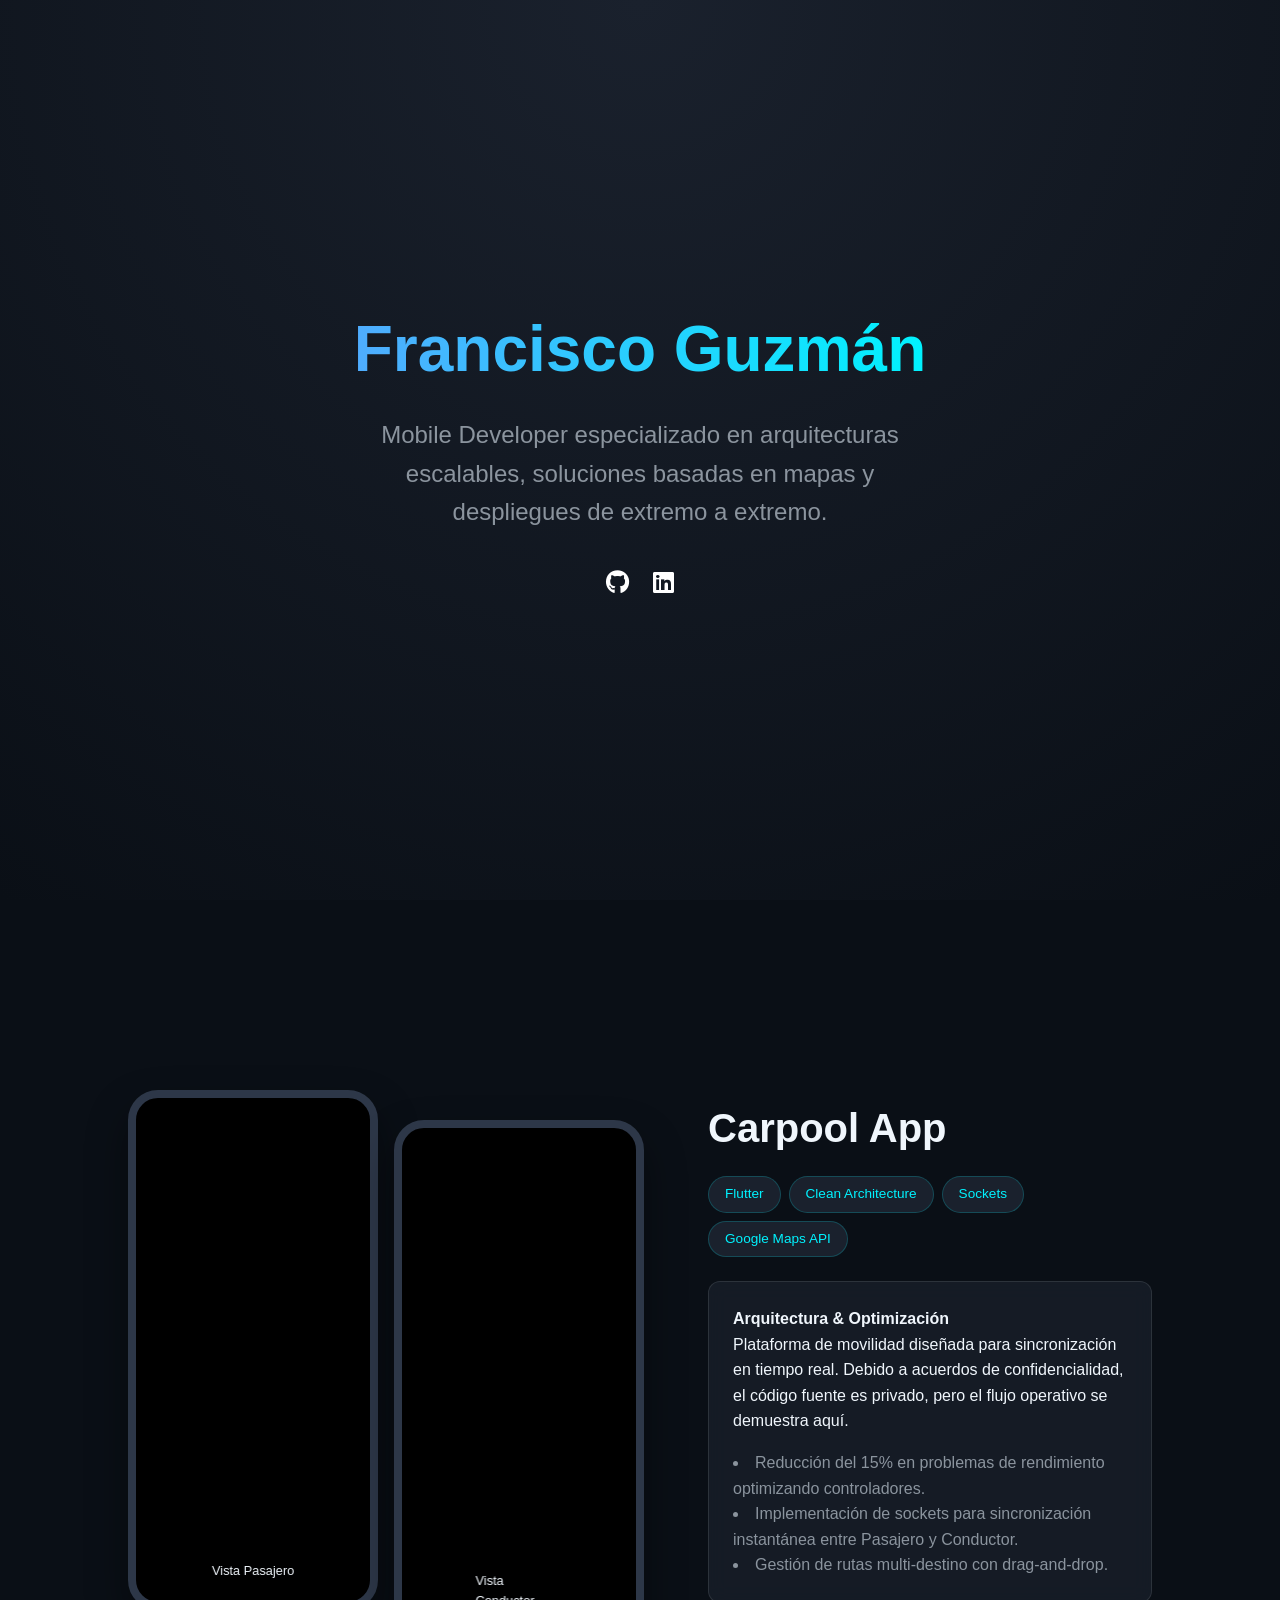
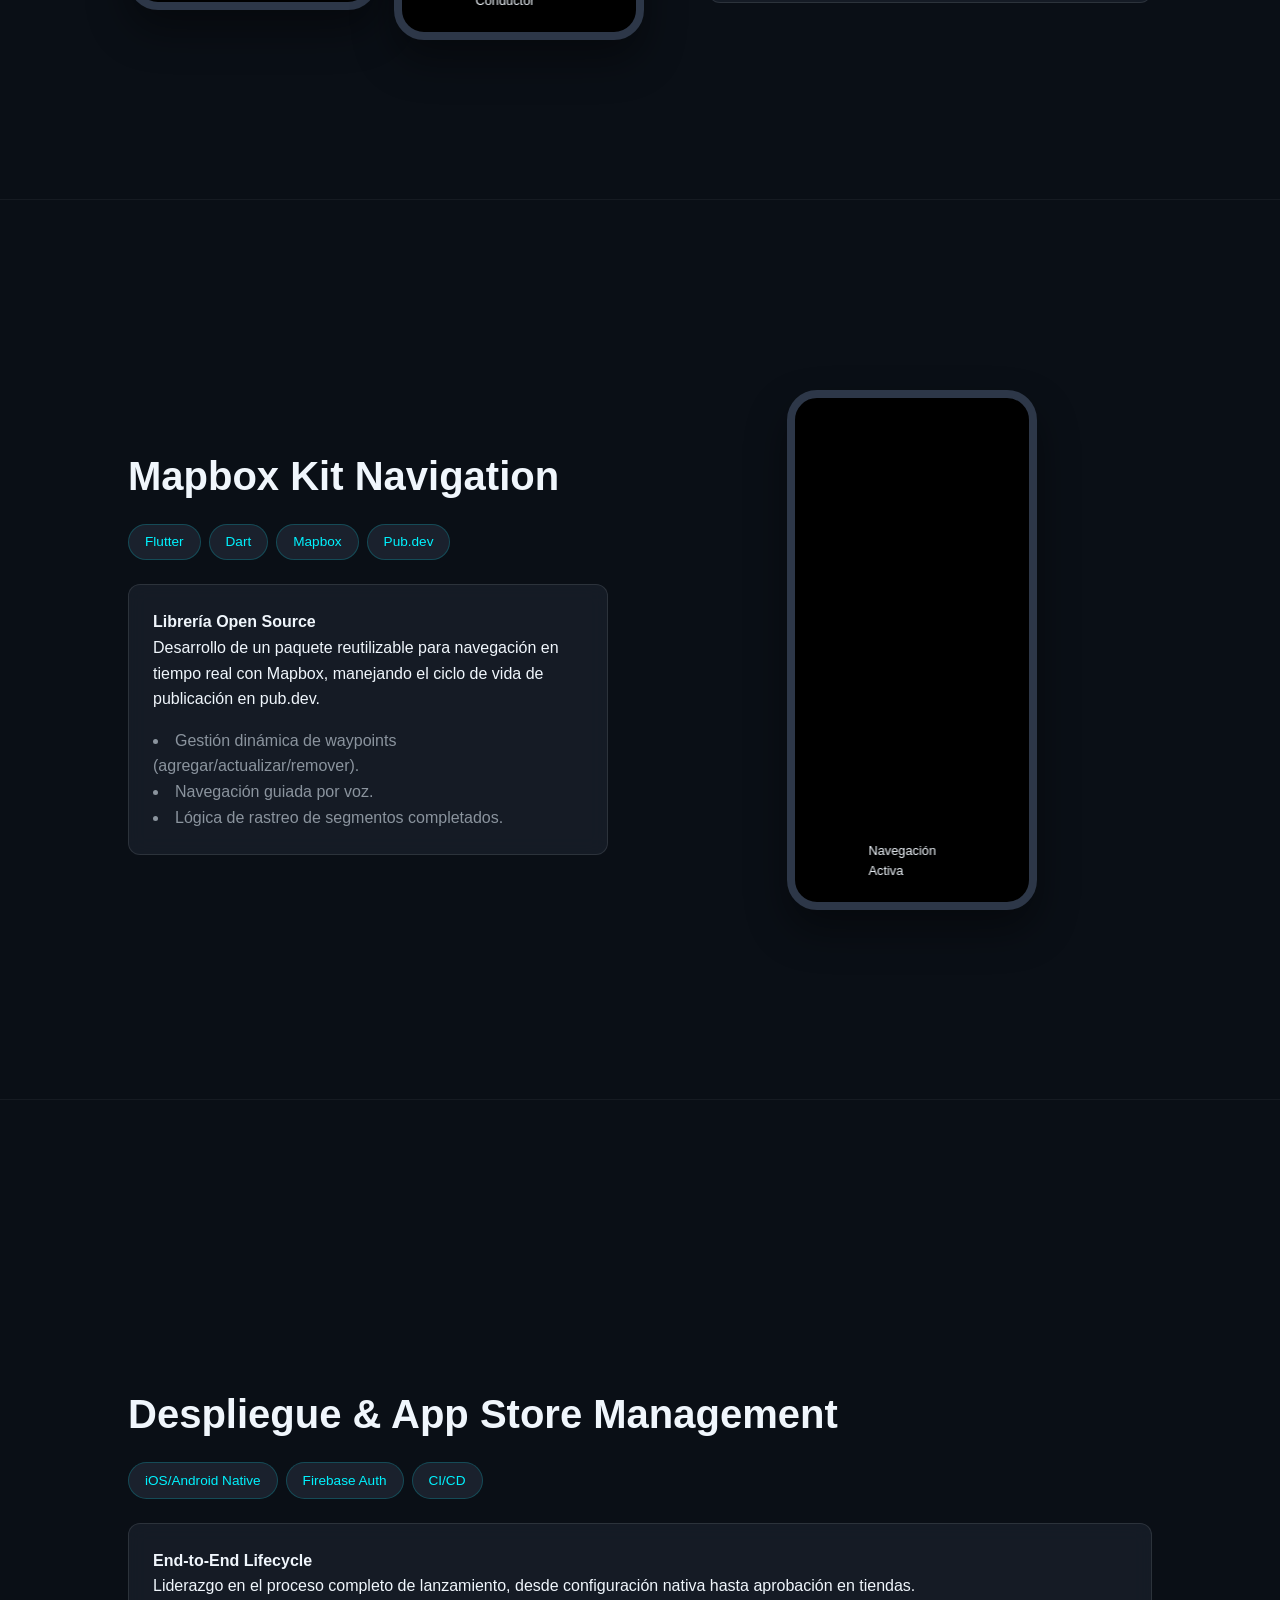
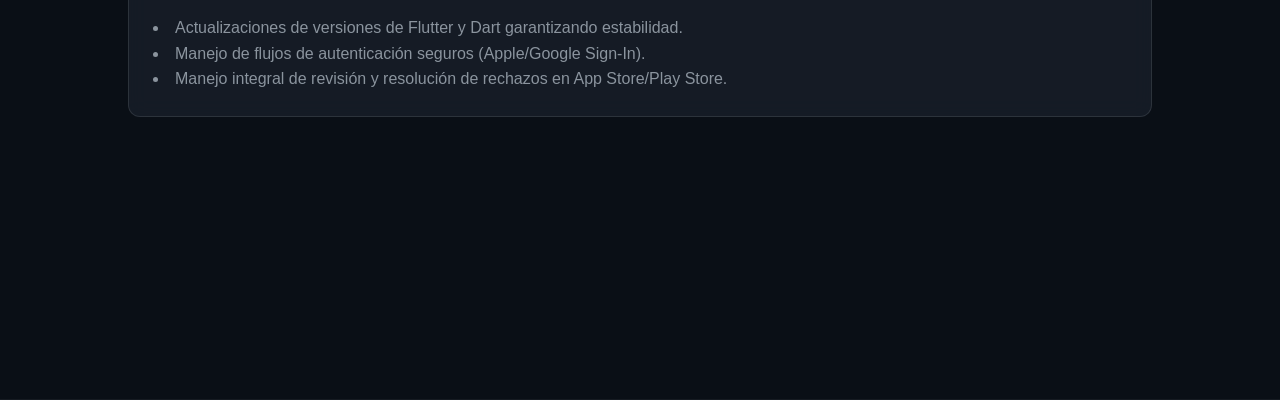
==== index.html @ 98e34122 "Add initial portfolio website structure Initial commit of the portfolio website with sections for pr" ====
<!DOCTYPE html>
<html lang="es">
<head>
    <meta charset="UTF-8">
    <meta name="viewport" content="width=device-width, initial-scale=1.0">
    <title>Francisco Guzmán | Mobile Developer</title>
    <link href="https://cdnjs.cloudflare.com/ajax/libs/font-awesome/6.0.0/css/all.min.css" rel="stylesheet">
    <style>
        /* Variables de color - Tema Oscuro Moderno */
        :root {
            --bg-color: #0a0f16;
            --surface-color: #1a212d;
            --primary-color: #00f2fe;
            --text-main: #f0f6fc;
            --text-muted: #8b949e;
            --glass-bg: rgba(26, 33, 45, 0.7);
        }

        * {
            margin: 0;
            padding: 0;
            box-sizing: border-box;
            font-family: -apple-system, BlinkMacSystemFont, "Segoe UI", Roboto, Helvetica, Arial, sans-serif;
        }

        body {
            background-color: var(--bg-color);
            color: var(--text-main);
            line-height: 1.6;
        }

        /* Hero Section */
        header {
            height: 100vh;
            display: flex;
            flex-direction: column;
            justify-content: center;
            align-items: center;
            text-align: center;
            padding: 2rem;
            background: radial-gradient(circle at top, #1a212d 0%, #0a0f16 100%);
        }

        header h1 {
            font-size: 4rem;
            margin-bottom: 1rem;
            background: linear-gradient(to right, #4facfe 0%, #00f2fe 100%);
            -webkit-background-clip: text;
            -webkit-text-fill-color: transparent;
        }

        header h2 {
            font-size: 1.5rem;
            color: var(--text-muted);
            font-weight: 400;
            max-width: 600px;
        }

        /* Secciones de Proyectos */
        .project-section {
            min-height: 100vh;
            padding: 5rem 10%;
            display: flex;
            align-items: center;
            border-bottom: 1px solid rgba(255,255,255,0.05);
        }

        .project-content {
            display: flex;
            gap: 4rem;
            width: 100%;
            align-items: center;
        }

        /* Invertir layout para proyectos pares */
        .project-section:nth-child(even) .project-content {
            flex-direction: row-reverse;
        }

        .project-info {
            flex: 1;
        }

        .project-info h3 {
            font-size: 2.5rem;
            margin-bottom: 1rem;
        }

        .tech-stack {
            display: flex;
            flex-wrap: wrap;
            gap: 0.5rem;
            margin-bottom: 1.5rem;
        }

        .tech-badge {
            background: var(--surface-color);
            padding: 0.4rem 1rem;
            border-radius: 20px;
            font-size: 0.85rem;
            color: var(--primary-color);
            border: 1px solid rgba(0, 242, 254, 0.2);
        }

        .project-details {
            background: var(--glass-bg);
            padding: 1.5rem;
            border-radius: 12px;
            backdrop-filter: blur(10px);
            border: 1px solid rgba(255,255,255,0.1);
        }

        .project-details ul {
            list-style-position: inside;
            color: var(--text-muted);
            margin-top: 1rem;
        }

        /* Contenedor del Doble Flujo (Magia Visual) */
        .project-visuals {
            flex: 1;
            display: flex;
            gap: 1rem;
            justify-content: center;
        }

        .device-mockup {
            width: 250px;
            height: 520px;
            background: black;
            border-radius: 30px;
            border: 8px solid #2d3748;
            overflow: hidden;
            position: relative;
            box-shadow: 0 20px 40px rgba(0,0,0,0.4);
        }

        .device-label {
            position: absolute;
            bottom: 15px;
            left: 50%;
            transform: translateX(-50%);
            background: rgba(0,0,0,0.7);
            padding: 5px 15px;
            border-radius: 15px;
            font-size: 0.8rem;
            backdrop-filter: blur(5px);
            z-index: 10;
        }

        .device-mockup video, .device-mockup img {
            width: 100%;
            height: 100%;
            object-fit: cover;
        }

        /* Responsivo para móviles */
        @media (max-width: 968px) {
            .project-content, .project-section:nth-child(even) .project-content {
                flex-direction: column;
            }
            .project-visuals {
                width: 100%;
                flex-wrap: wrap;
            }
            header h1 { font-size: 2.5rem; }
        }
    </style>
</head>
<body>

    <!-- HERO SECTION -->
    <header>
        <h1>Francisco Guzmán</h1>
        <h2>Mobile Developer especializado en arquitecturas escalables, soluciones basadas en mapas y despliegues de extremo a extremo.</h2>
        <div style="margin-top: 2rem;">
            <a href="https://github.com/pacomgh" style="color: white; font-size: 1.5rem; margin: 0 10px;"><i class="fab fa-github"></i></a>
            <a href="https://Linkedin.com/in/pacomgh" style="color: white; font-size: 1.5rem; margin: 0 10px;"><i class="fab fa-linkedin"></i></a>
        </div>
    </header>

    <!-- PROYECTO 1: CARPOOL (Con Doble Flujo) -->
    <section class="project-section">
        <div class="project-content">
            <div class="project-info">
                <h3>Carpool App</h3>
                <div class="tech-stack">
                    <span class="tech-badge">Flutter</span>
                    <span class="tech-badge">Clean Architecture</span>
                    <span class="tech-badge">Sockets</span>
                    <span class="tech-badge">Google Maps API</span>
                </div>
                <div class="project-details">
                    <p><strong>Arquitectura & Optimización</strong><br>
                    Plataforma de movilidad diseñada para sincronización en tiempo real. Debido a acuerdos de confidencialidad, el código fuente es privado, pero el flujo operativo se demuestra aquí.</p>
                    <ul>
                        <li>Reducción del 15% en problemas de rendimiento optimizando controladores.</li>
                        <li>Implementación de sockets para sincronización instantánea entre Pasajero y Conductor.</li>
                        <li>Gestión de rutas multi-destino con drag-and-drop.</li>
                    </ul>
                </div>
            </div>
            
            <!-- EL DOBLE FLUJO DE VIDEOS -->
            <div class="project-visuals">
                <div class="device-mockup">
                    <span class="device-label">Vista Pasajero</span>
                    <!-- Reemplaza el src con la ruta de tu video local o url -->
                    <video src="assets/passenger_flow.mp4" autoplay loop muted playsinline></video>
                </div>
                <div class="device-mockup" style="transform: translateY(30px);"> <!-- Ligero desfase visual para estilo -->
                    <span class="device-label">Vista Conductor</span>
                    <video src="assets/driver_flow.mp4" autoplay loop muted playsinline></video>
                </div>
            </div>
        </div>
    </section>

    <!-- PROYECTO 2: MAPBOX KIT (Single Video/Demo) -->
    <section class="project-section">
        <div class="project-content">
            <div class="project-info">
                <h3>Mapbox Kit Navigation</h3>
                <div class="tech-stack">
                    <span class="tech-badge">Flutter</span>
                    <span class="tech-badge">Dart</span>
                    <span class="tech-badge">Mapbox</span>
                    <span class="tech-badge">Pub.dev</span>
                </div>
                <div class="project-details">
                    <p><strong>Librería Open Source</strong><br>
                    Desarrollo de un paquete reutilizable para navegación en tiempo real con Mapbox, manejando el ciclo de vida de publicación en pub.dev.</p>
                    <ul>
                        <li>Gestión dinámica de waypoints (agregar/actualizar/remover).</li>
                        <li>Navegación guiada por voz.</li>
                        <li>Lógica de rastreo de segmentos completados.</li>
                    </ul>
                </div>
            </div>
            <div class="project-visuals">
                <div class="device-mockup">
                    <span class="device-label">Navegación Activa</span>
                    <video src="assets/mapbox_flow.mp4" autoplay loop muted playsinline></video>
                </div>
            </div>
        </div>
    </section>

    <!-- PROYECTO 3: YAAB / RELEASES -->
    <section class="project-section">
        <div class="project-content">
            <div class="project-info">
                <h3>Despliegue & App Store Management</h3>
                <div class="tech-stack">
                    <span class="tech-badge">iOS/Android Native</span>
                    <span class="tech-badge">Firebase Auth</span>
                    <span class="tech-badge">CI/CD</span>
                </div>
                <div class="project-details">
                    <p><strong>End-to-End Lifecycle</strong><br>
                    Liderazgo en el proceso completo de lanzamiento, desde configuración nativa hasta aprobación en tiendas.</p>
                    <ul>
                        <li>Actualizaciones de versiones de Flutter y Dart garantizando estabilidad.</li>
                        <li>Manejo de flujos de autenticación seguros (Apple/Google Sign-In).</li>
                        <li>Manejo integral de revisión y resolución de rechazos en App Store/Play Store.</li>
                    </ul>
                </div>
            </div>
        </div>
    </section>

</body>
</html>
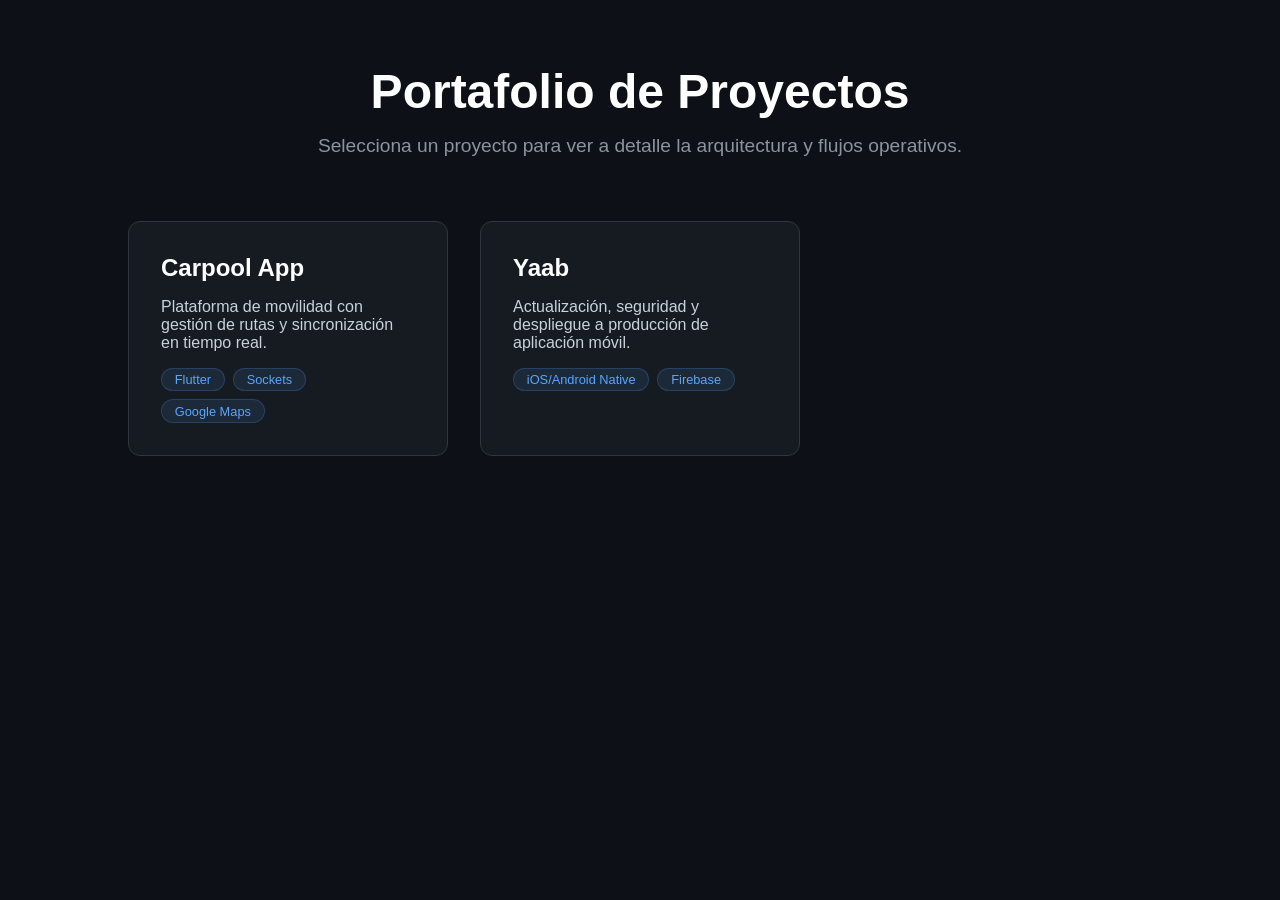
==== commit 04e2469a: "update design and structure" ====
--- a/index.html
+++ b/index.html
@@ -3,271 +3,83 @@
 <head>
     <meta charset="UTF-8">
     <meta name="viewport" content="width=device-width, initial-scale=1.0">
-    <title>Francisco Guzmán | Mobile Developer</title>
-    <link href="https://cdnjs.cloudflare.com/ajax/libs/font-awesome/6.0.0/css/all.min.css" rel="stylesheet">
+    <title>Francisco Guzmán | Proyectos</title>
     <style>
-        /* Variables de color - Tema Oscuro Moderno */
         :root {
-            --bg-color: #0a0f16;
-            --surface-color: #1a212d;
-            --primary-color: #00f2fe;
-            --text-main: #f0f6fc;
-            --text-muted: #8b949e;
-            --glass-bg: rgba(26, 33, 45, 0.7);
+            --bg-color: #0d1117;
+            --card-bg: #161b22;
+            --text-main: #c9d1d9;
+            --primary: #58a6ff;
+            --border: #30363d;
+        }
+        * { margin: 0; padding: 0; box-sizing: border-box; font-family: -apple-system, sans-serif; }
+        body { background-color: var(--bg-color); color: var(--text-main); padding: 4rem 10%; }
+        
+        header { margin-bottom: 4rem; text-align: center; }
+        header h1 { font-size: 3rem; color: #fff; margin-bottom: 1rem; }
+        header p { font-size: 1.2rem; color: #8b949e; }
+
+        /* Cuadrícula de Proyectos */
+        .grid-container {
+            display: grid;
+            grid-template-columns: repeat(auto-fill, minmax(320px, 1fr));
+            gap: 2rem;
         }
 
-        * {
-            margin: 0;
-            padding: 0;
-            box-sizing: border-box;
-            font-family: -apple-system, BlinkMacSystemFont, "Segoe UI", Roboto, Helvetica, Arial, sans-serif;
+        .project-card {
+            background-color: var(--card-bg);
+            border: 1px solid var(--border);
+            border-radius: 12px;
+            padding: 2rem;
+            text-decoration: none;
+            color: inherit;
+            transition: transform 0.2s, border-color 0.2s;
+            display: flex;
+            flex-direction: column;
+            gap: 1rem;
         }
 
-        body {
-            background-color: var(--bg-color);
-            color: var(--text-main);
-            line-height: 1.6;
+        .project-card:hover {
+            transform: translateY(-5px);
+            border-color: var(--primary);
         }
 
-        /* Hero Section */
-        header {
-            height: 100vh;
-            display: flex;
-            flex-direction: column;
-            justify-content: center;
-            align-items: center;
-            text-align: center;
-            padding: 2rem;
-            background: radial-gradient(circle at top, #1a212d 0%, #0a0f16 100%);
-        }
-
-        header h1 {
-            font-size: 4rem;
-            margin-bottom: 1rem;
-            background: linear-gradient(to right, #4facfe 0%, #00f2fe 100%);
-            -webkit-background-clip: text;
-            -webkit-text-fill-color: transparent;
-        }
-
-        header h2 {
-            font-size: 1.5rem;
-            color: var(--text-muted);
-            font-weight: 400;
-            max-width: 600px;
-        }
-
-        /* Secciones de Proyectos */
-        .project-section {
-            min-height: 100vh;
-            padding: 5rem 10%;
-            display: flex;
-            align-items: center;
-            border-bottom: 1px solid rgba(255,255,255,0.05);
-        }
-
-        .project-content {
-            display: flex;
-            gap: 4rem;
-            width: 100%;
-            align-items: center;
-        }
-
-        /* Invertir layout para proyectos pares */
-        .project-section:nth-child(even) .project-content {
-            flex-direction: row-reverse;
-        }
-
-        .project-info {
-            flex: 1;
-        }
-
-        .project-info h3 {
-            font-size: 2.5rem;
-            margin-bottom: 1rem;
-        }
-
-        .tech-stack {
-            display: flex;
-            flex-wrap: wrap;
-            gap: 0.5rem;
-            margin-bottom: 1.5rem;
-        }
-
-        .tech-badge {
-            background: var(--surface-color);
-            padding: 0.4rem 1rem;
-            border-radius: 20px;
-            font-size: 0.85rem;
-            color: var(--primary-color);
-            border: 1px solid rgba(0, 242, 254, 0.2);
-        }
-
-        .project-details {
-            background: var(--glass-bg);
-            padding: 1.5rem;
-            border-radius: 12px;
-            backdrop-filter: blur(10px);
-            border: 1px solid rgba(255,255,255,0.1);
-        }
-
-        .project-details ul {
-            list-style-position: inside;
-            color: var(--text-muted);
-            margin-top: 1rem;
-        }
-
-        /* Contenedor del Doble Flujo (Magia Visual) */
-        .project-visuals {
-            flex: 1;
-            display: flex;
-            gap: 1rem;
-            justify-content: center;
-        }
-
-        .device-mockup {
-            width: 250px;
-            height: 520px;
-            background: black;
-            border-radius: 30px;
-            border: 8px solid #2d3748;
-            overflow: hidden;
-            position: relative;
-            box-shadow: 0 20px 40px rgba(0,0,0,0.4);
-        }
-
-        .device-label {
-            position: absolute;
-            bottom: 15px;
-            left: 50%;
-            transform: translateX(-50%);
-            background: rgba(0,0,0,0.7);
-            padding: 5px 15px;
-            border-radius: 15px;
-            font-size: 0.8rem;
-            backdrop-filter: blur(5px);
-            z-index: 10;
-        }
-
-        .device-mockup video, .device-mockup img {
-            width: 100%;
-            height: 100%;
-            object-fit: cover;
-        }
-
-        /* Responsivo para móviles */
-        @media (max-width: 968px) {
-            .project-content, .project-section:nth-child(even) .project-content {
-                flex-direction: column;
-            }
-            .project-visuals {
-                width: 100%;
-                flex-wrap: wrap;
-            }
-            header h1 { font-size: 2.5rem; }
-        }
+        .project-card h3 { color: #fff; font-size: 1.5rem; }
+        .tags { display: flex; gap: 0.5rem; flex-wrap: wrap; }
+        .tag { background: rgba(88, 166, 255, 0.1); color: var(--primary); padding: 0.2rem 0.8rem; border-radius: 15px; font-size: 0.8rem; border: 1px solid rgba(88, 166, 255, 0.2); }
     </style>
 </head>
 <body>
 
-    <!-- HERO SECTION -->
     <header>
-        <h1>Francisco Guzmán</h1>
-        <h2>Mobile Developer especializado en arquitecturas escalables, soluciones basadas en mapas y despliegues de extremo a extremo.</h2>
-        <div style="margin-top: 2rem;">
-            <a href="https://github.com/pacomgh" style="color: white; font-size: 1.5rem; margin: 0 10px;"><i class="fab fa-github"></i></a>
-            <a href="https://Linkedin.com/in/pacomgh" style="color: white; font-size: 1.5rem; margin: 0 10px;"><i class="fab fa-linkedin"></i></a>
-        </div>
+        <h1>Portafolio de Proyectos</h1>
+        <p>Selecciona un proyecto para ver a detalle la arquitectura y flujos operativos.</p>
     </header>
 
-    <!-- PROYECTO 1: CARPOOL (Con Doble Flujo) -->
-    <section class="project-section">
-        <div class="project-content">
-            <div class="project-info">
-                <h3>Carpool App</h3>
-                <div class="tech-stack">
-                    <span class="tech-badge">Flutter</span>
-                    <span class="tech-badge">Clean Architecture</span>
-                    <span class="tech-badge">Sockets</span>
-                    <span class="tech-badge">Google Maps API</span>
-                </div>
-                <div class="project-details">
-                    <p><strong>Arquitectura & Optimización</strong><br>
-                    Plataforma de movilidad diseñada para sincronización en tiempo real. Debido a acuerdos de confidencialidad, el código fuente es privado, pero el flujo operativo se demuestra aquí.</p>
-                    <ul>
-                        <li>Reducción del 15% en problemas de rendimiento optimizando controladores.</li>
-                        <li>Implementación de sockets para sincronización instantánea entre Pasajero y Conductor.</li>
-                        <li>Gestión de rutas multi-destino con drag-and-drop.</li>
-                    </ul>
-                </div>
+    <div class="grid-container">
+        <!-- Tarjeta Carpool -->
+        <a href="carpool.html" class="project-card">
+            <h3>Carpool App</h3>
+            <p>Plataforma de movilidad con gestión de rutas y sincronización en tiempo real.</p>
+            <div class="tags">
+                <span class="tag">Flutter</span>
+                <span class="tag">Sockets</span>
+                <span class="tag">Google Maps</span>
             </div>
-            
-            <!-- EL DOBLE FLUJO DE VIDEOS -->
-            <div class="project-visuals">
-                <div class="device-mockup">
-                    <span class="device-label">Vista Pasajero</span>
-                    <!-- Reemplaza el src con la ruta de tu video local o url -->
-                    <video src="assets/passenger_flow.mp4" autoplay loop muted playsinline></video>
-                </div>
-                <div class="device-mockup" style="transform: translateY(30px);"> <!-- Ligero desfase visual para estilo -->
-                    <span class="device-label">Vista Conductor</span>
-                    <video src="assets/driver_flow.mp4" autoplay loop muted playsinline></video>
-                </div>
+        </a>
+
+        <!-- Tarjeta Yaab -->
+        <a href="yaab.html" class="project-card">
+            <h3>Yaab</h3>
+            <p>Actualización, seguridad y despliegue a producción de aplicación móvil.</p>
+            <div class="tags">
+                <span class="tag">iOS/Android Native</span>
+                <span class="tag">Firebase</span>
             </div>
-        </div>
-    </section>
-
-    <!-- PROYECTO 2: MAPBOX KIT (Single Video/Demo) -->
-    <section class="project-section">
-        <div class="project-content">
-            <div class="project-info">
-                <h3>Mapbox Kit Navigation</h3>
-                <div class="tech-stack">
-                    <span class="tech-badge">Flutter</span>
-                    <span class="tech-badge">Dart</span>
-                    <span class="tech-badge">Mapbox</span>
-                    <span class="tech-badge">Pub.dev</span>
-                </div>
-                <div class="project-details">
-                    <p><strong>Librería Open Source</strong><br>
-                    Desarrollo de un paquete reutilizable para navegación en tiempo real con Mapbox, manejando el ciclo de vida de publicación en pub.dev.</p>
-                    <ul>
-                        <li>Gestión dinámica de waypoints (agregar/actualizar/remover).</li>
-                        <li>Navegación guiada por voz.</li>
-                        <li>Lógica de rastreo de segmentos completados.</li>
-                    </ul>
-                </div>
-            </div>
-            <div class="project-visuals">
-                <div class="device-mockup">
-                    <span class="device-label">Navegación Activa</span>
-                    <video src="assets/mapbox_flow.mp4" autoplay loop muted playsinline></video>
-                </div>
-            </div>
-        </div>
-    </section>
-
-    <!-- PROYECTO 3: YAAB / RELEASES -->
-    <section class="project-section">
-        <div class="project-content">
-            <div class="project-info">
-                <h3>Despliegue & App Store Management</h3>
-                <div class="tech-stack">
-                    <span class="tech-badge">iOS/Android Native</span>
-                    <span class="tech-badge">Firebase Auth</span>
-                    <span class="tech-badge">CI/CD</span>
-                </div>
-                <div class="project-details">
-                    <p><strong>End-to-End Lifecycle</strong><br>
-                    Liderazgo en el proceso completo de lanzamiento, desde configuración nativa hasta aprobación en tiendas.</p>
-                    <ul>
-                        <li>Actualizaciones de versiones de Flutter y Dart garantizando estabilidad.</li>
-                        <li>Manejo de flujos de autenticación seguros (Apple/Google Sign-In).</li>
-                        <li>Manejo integral de revisión y resolución de rechazos en App Store/Play Store.</li>
-                    </ul>
-                </div>
-            </div>
-        </div>
-    </section>
+        </a>
+        
+        <!-- Puedes agregar aquí las tarjetas de Nearby Map y Mapbox Kit -->
+    </div>
 
 </body>
 </html>
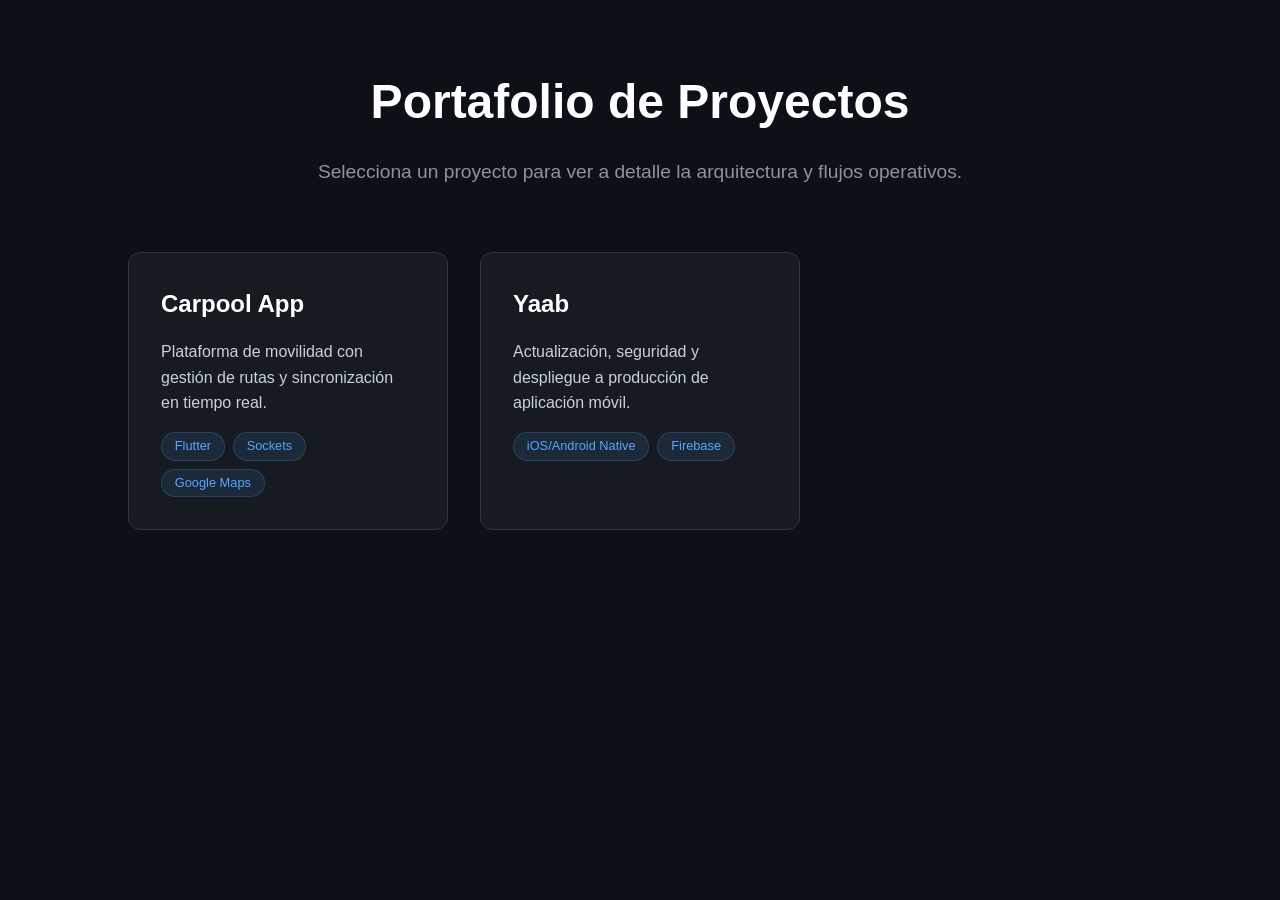
==== commit 62a1428d: "Link new stylesheet and update project tags" ====
--- a/index.html
+++ b/index.html
@@ -4,54 +4,12 @@
     <meta charset="UTF-8">
     <meta name="viewport" content="width=device-width, initial-scale=1.0">
     <title>Francisco Guzmán | Proyectos</title>
-    <style>
-        :root {
-            --bg-color: #0d1117;
-            --card-bg: #161b22;
-            --text-main: #c9d1d9;
-            --primary: #58a6ff;
-            --border: #30363d;
-        }
-        * { margin: 0; padding: 0; box-sizing: border-box; font-family: -apple-system, sans-serif; }
-        body { background-color: var(--bg-color); color: var(--text-main); padding: 4rem 10%; }
-        
-        header { margin-bottom: 4rem; text-align: center; }
-        header h1 { font-size: 3rem; color: #fff; margin-bottom: 1rem; }
-        header p { font-size: 1.2rem; color: #8b949e; }
-
-        /* Cuadrícula de Proyectos */
-        .grid-container {
-            display: grid;
-            grid-template-columns: repeat(auto-fill, minmax(320px, 1fr));
-            gap: 2rem;
-        }
-
-        .project-card {
-            background-color: var(--card-bg);
-            border: 1px solid var(--border);
-            border-radius: 12px;
-            padding: 2rem;
-            text-decoration: none;
-            color: inherit;
-            transition: transform 0.2s, border-color 0.2s;
-            display: flex;
-            flex-direction: column;
-            gap: 1rem;
-        }
-
-        .project-card:hover {
-            transform: translateY(-5px);
-            border-color: var(--primary);
-        }
-
-        .project-card h3 { color: #fff; font-size: 1.5rem; }
-        .tags { display: flex; gap: 0.5rem; flex-wrap: wrap; }
-        .tag { background: rgba(88, 166, 255, 0.1); color: var(--primary); padding: 0.2rem 0.8rem; border-radius: 15px; font-size: 0.8rem; border: 1px solid rgba(88, 166, 255, 0.2); }
-    </style>
+    <!-- Enlace a tu nueva hoja de estilos -->
+    <link rel="stylesheet" href="styles.css">
 </head>
 <body>
 
-    <header>
+    <header class="home-header">
         <h1>Portafolio de Proyectos</h1>
         <p>Selecciona un proyecto para ver a detalle la arquitectura y flujos operativos.</p>
     </header>
@@ -62,9 +20,9 @@
             <h3>Carpool App</h3>
             <p>Plataforma de movilidad con gestión de rutas y sincronización en tiempo real.</p>
             <div class="tags">
-                <span class="tag">Flutter</span>
-                <span class="tag">Sockets</span>
-                <span class="tag">Google Maps</span>
+                <span class="tag-blue">Flutter</span>
+                <span class="tag-blue">Sockets</span>
+                <span class="tag-blue">Google Maps</span>
             </div>
         </a>
 
@@ -73,8 +31,8 @@
             <h3>Yaab</h3>
             <p>Actualización, seguridad y despliegue a producción de aplicación móvil.</p>
             <div class="tags">
-                <span class="tag">iOS/Android Native</span>
-                <span class="tag">Firebase</span>
+                <span class="tag-blue">iOS/Android Native</span>
+                <span class="tag-blue">Firebase</span>
             </div>
         </a>
         
--- a/styles.css
+++ b/styles.css
@@ -0,0 +1,245 @@
+/* =========================================
+   VARIABLES GLOBALES (Paleta Unificada)
+   ========================================= */
+:root {
+    --bg-color: #0d1117;
+    --surface-color: #161b22;
+    --border-color: #30363d;
+    --text-main: #c9d1d9;
+    --text-muted: #8b949e;
+    --primary-blue: #58a6ff;
+    --primary-green: #00e676;
+}
+
+/* =========================================
+   ESTILOS GENERALES
+   ========================================= */
+* { 
+    margin: 0; 
+    padding: 0; 
+    box-sizing: border-box; 
+    font-family: -apple-system, BlinkMacSystemFont, "Segoe UI", Roboto, Helvetica, Arial, sans-serif; 
+}
+
+body { 
+    background-color: var(--bg-color); 
+    color: var(--text-main); 
+    line-height: 1.6; 
+    padding: 4rem 10%; 
+}
+
+a {
+    text-decoration: none;
+    color: inherit;
+}
+
+/* =========================================
+   PANTALLA PRINCIPAL (index.html)
+   ========================================= */
+.home-header { 
+    margin-bottom: 4rem; 
+    text-align: center; 
+}
+
+.home-header h1 { 
+    font-size: 3rem; 
+    color: #fff; 
+    margin-bottom: 1rem; 
+}
+
+.home-header p { 
+    font-size: 1.2rem; 
+    color: var(--text-muted); 
+}
+
+.grid-container {
+    display: grid;
+    grid-template-columns: repeat(auto-fill, minmax(320px, 1fr));
+    gap: 2rem;
+}
+
+.project-card {
+    background-color: var(--surface-color);
+    border: 1px solid var(--border-color);
+    border-radius: 12px;
+    padding: 2rem;
+    transition: transform 0.2s, border-color 0.2s;
+    display: flex;
+    flex-direction: column;
+    gap: 1rem;
+}
+
+.project-card:hover {
+    transform: translateY(-5px);
+    border-color: var(--primary-blue);
+}
+
+.project-card h3 { 
+    color: #fff; 
+    font-size: 1.5rem; 
+}
+
+.tags { 
+    display: flex; 
+    gap: 0.5rem; 
+    flex-wrap: wrap; 
+}
+
+/* Etiqueta Azul (Usada en el Grid) */
+.tag-blue { 
+    background: rgba(88, 166, 255, 0.1); 
+    color: var(--primary-blue); 
+    padding: 0.2rem 0.8rem; 
+    border-radius: 15px; 
+    font-size: 0.8rem; 
+    border: 1px solid rgba(88, 166, 255, 0.2); 
+}
+
+/* =========================================
+   PÁGINA DE DETALLE (carpool.html)
+   ========================================= */
+a.back-btn { 
+    color: var(--text-muted); 
+    margin-bottom: 2rem; 
+    display: inline-block; 
+    font-size: 1.1rem; 
+}
+
+a.back-btn:hover { 
+    color: #fff; 
+}
+
+.project-header { 
+    margin-bottom: 5rem; 
+    border-bottom: 1px solid var(--border-color); 
+    padding-bottom: 2rem; 
+}
+
+.project-header h1 { 
+    font-size: 3.5rem; 
+    margin-bottom: 1rem; 
+    color: #fff;
+}
+
+.tech-tags { 
+    display: flex; 
+    gap: 0.8rem; 
+    margin-bottom: 1.5rem; 
+}
+
+/* Etiqueta Verde (Usada en el Header del Proyecto) */
+.tech-badge-green { 
+    background: #131d26; 
+    padding: 0.5rem 1.2rem; 
+    border-radius: 20px; 
+    font-size: 0.9rem; 
+    color: var(--primary-green); 
+    border: 1px solid rgba(0, 230, 118, 0.3); 
+}
+
+.project-summary { 
+    background: var(--surface-color); 
+    padding: 1.5rem; 
+    border-radius: 12px; 
+    border: 1px solid var(--border-color); 
+    color: #cbd5e0; 
+    max-width: 800px; 
+}
+
+.flow-section { 
+    margin-bottom: 6rem; 
+}
+
+.flow-title { 
+    font-size: 2rem; 
+    margin-bottom: 2rem; 
+    border-left: 4px solid var(--primary-green); 
+    padding-left: 1rem; 
+    color: #fff;
+}
+
+.flow-container { 
+    display: flex; 
+    gap: 4rem; 
+    align-items: flex-start; 
+}
+
+.phones-wrapper { 
+    display: flex; 
+    gap: 1.5rem; 
+    flex: 1; 
+    justify-content: center; 
+    position: relative; 
+}
+
+.device {
+    width: 240px; 
+    height: 500px;
+    background: #000; 
+    border-radius: 30px;
+    border: 6px solid var(--border-color);
+    position: relative; 
+    overflow: hidden;
+    box-shadow: 0 10px 30px rgba(0,0,0,0.5);
+}
+
+.device:nth-child(2) { 
+    transform: translateY(40px); 
+}
+
+.device-label {
+    position: absolute; 
+    bottom: 15px; 
+    left: 50%; 
+    transform: translateX(-50%);
+    background: rgba(0,0,0,0.8); 
+    color: white; 
+    padding: 4px 12px;
+    border-radius: 10px; 
+    font-size: 0.75rem; 
+    z-index: 10; 
+    width: max-content;
+}
+
+.device video { 
+    width: 100%; 
+    height: 100%; 
+    object-fit: cover; 
+}
+
+.flow-description { 
+    flex: 1; 
+    background: var(--surface-color); 
+    padding: 2.5rem; 
+    border-radius: 15px; 
+    border: 1px solid var(--border-color); 
+    margin-top: 2rem; 
+}
+
+.flow-description h3 { 
+    font-size: 1.5rem; 
+    color: #fff; 
+    margin-bottom: 1rem; 
+}
+
+.flow-description ul { 
+    list-style-position: inside; 
+    color: var(--text-muted); 
+    margin-top: 1rem; 
+}
+
+.flow-description li { 
+    margin-bottom: 0.5rem; 
+}
+
+/* Responsividad para Móviles */
+@media (max-width: 968px) {
+    .flow-container { 
+        flex-direction: column; 
+        align-items: center; 
+    }
+    .flow-description { 
+        width: 100%; 
+        margin-top: 4rem; 
+    }
+}
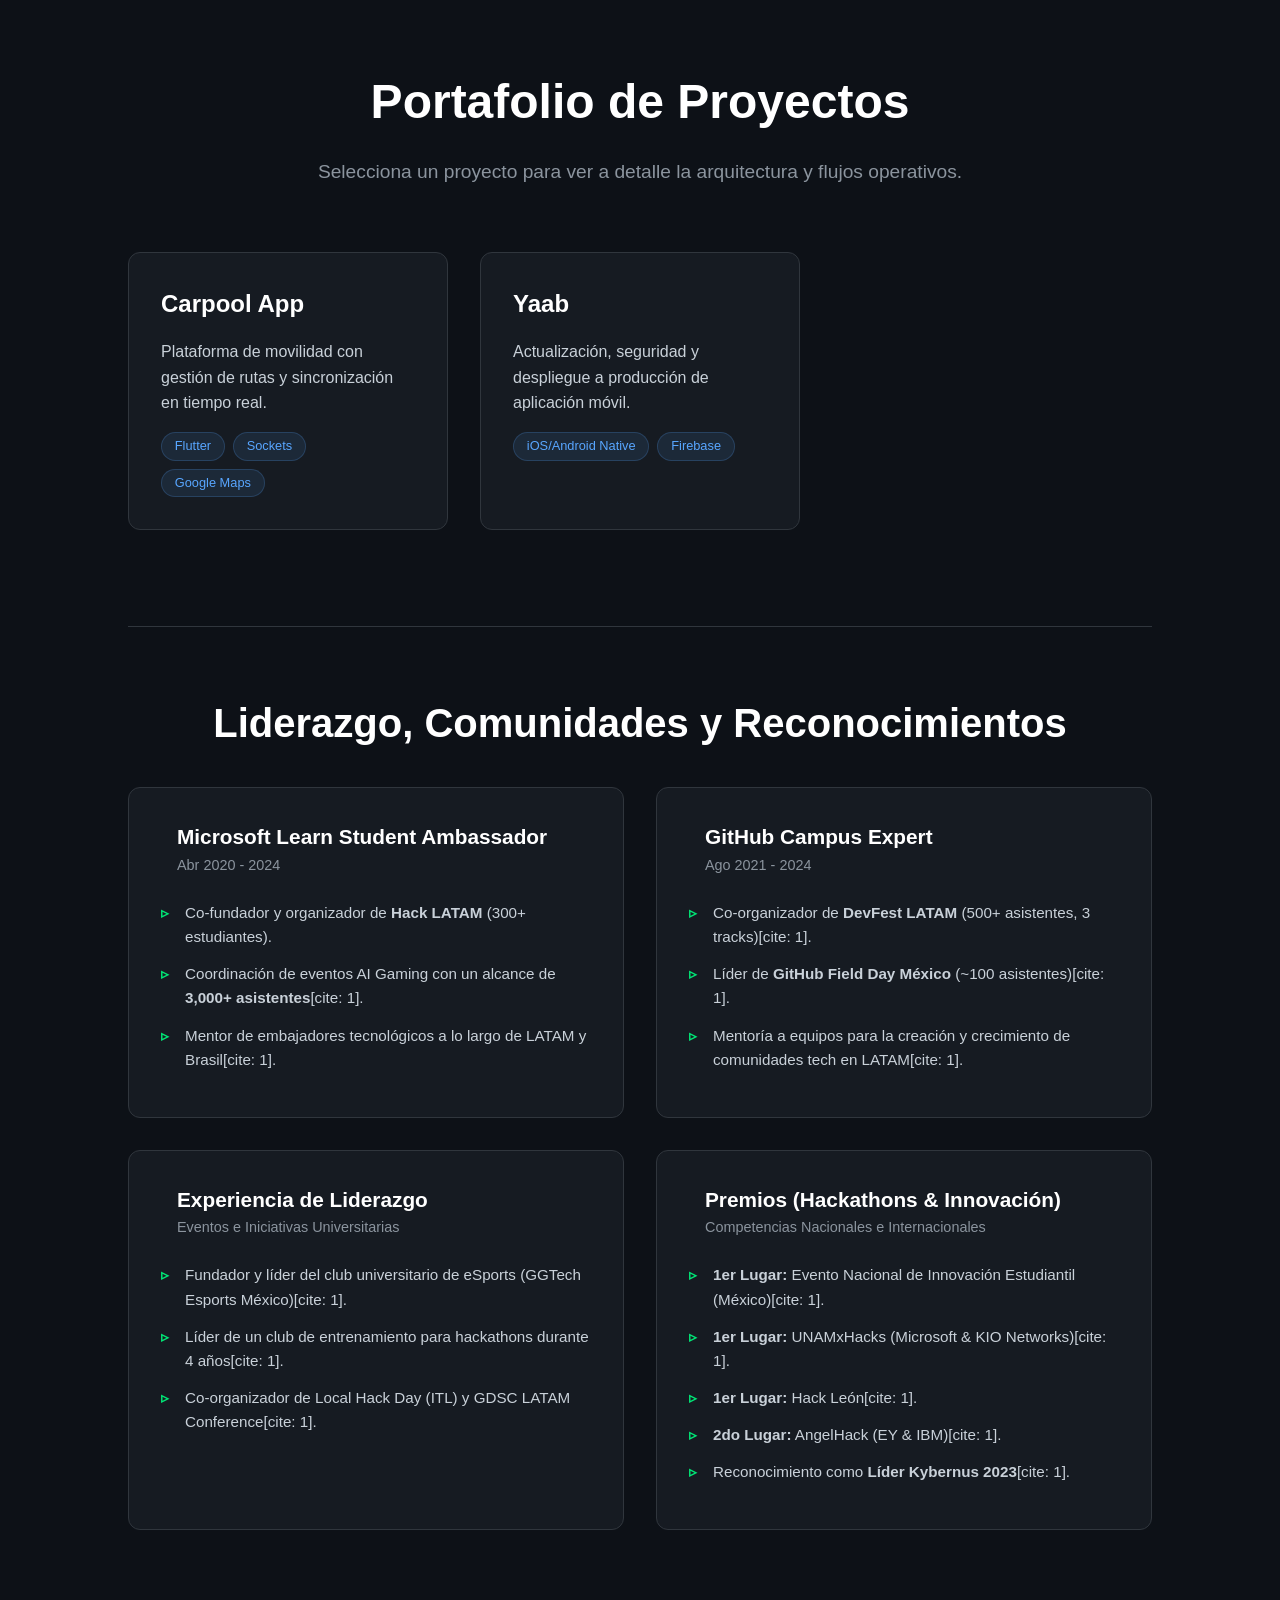
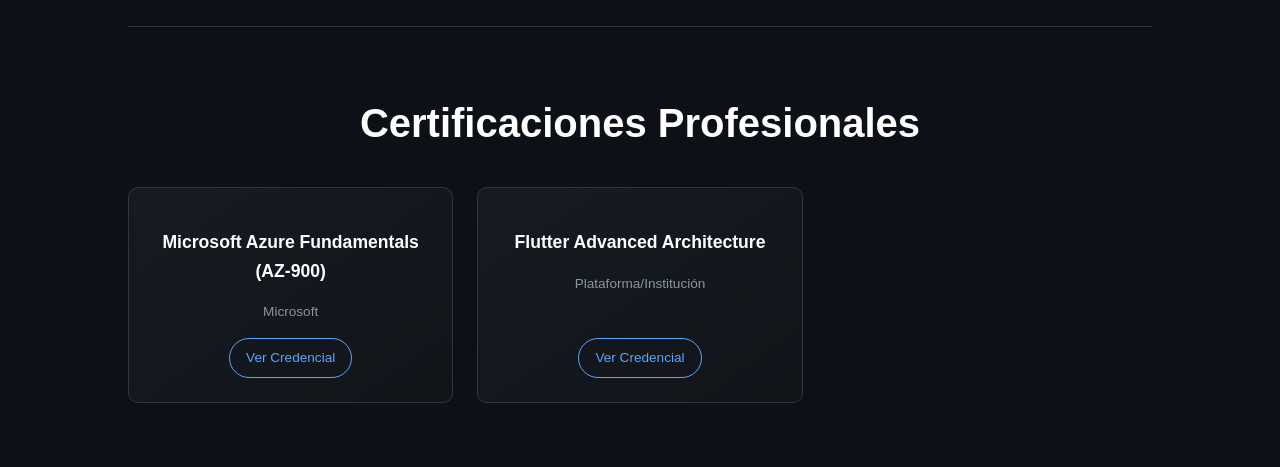
==== commit 24404f0c: "Add leadership and community section to index.html" ====
--- a/index.html
+++ b/index.html
@@ -6,6 +6,7 @@
     <title>Francisco Guzmán | Proyectos</title>
     <!-- Enlace a tu nueva hoja de estilos -->
     <link rel="stylesheet" href="styles.css">
+    <link href="[https://cdnjs.cloudflare.com/ajax/libs/font-awesome/6.0.0/css/all.min.css](https://cdnjs.cloudflare.com/ajax/libs/font-awesome/6.0.0/css/all.min.css)" rel="stylesheet">
 </head>
 <body>
 
@@ -39,5 +40,102 @@
         <!-- Puedes agregar aquí las tarjetas de Nearby Map y Mapbox Kit -->
     </div>
 
+    <!-- =========================================
+         SECCIÓN: LIDERAZGO Y COMUNIDAD
+         ========================================= -->
+    <h2 class="section-title">Liderazgo, Comunidades y Reconocimientos</h2>
+    
+    <div class="community-grid">
+        <!-- Microsoft Learn Student Ambassador -->
+        <div class="community-card">
+            <div class="community-header">
+                <i class="fab fa-windows community-icon"></i>
+                <div>
+                    <h3>Microsoft Learn Student Ambassador</h3>
+                    <h4>Abr 2020 - 2024</h4>
+                </div>
+            </div>
+            <ul class="community-list">
+                <li>Co-fundador y organizador de <strong>Hack LATAM</strong> (300+ estudiantes).</li>
+                <li>Coordinación de eventos AI Gaming con un alcance de <strong>3,000+ asistentes</strong>[cite: 1].</li>
+                <li>Mentor de embajadores tecnológicos a lo largo de LATAM y Brasil[cite: 1].</li>
+            </ul>
+        </div>
+
+        <!-- GitHub Campus Expert -->
+        <div class="community-card">
+            <div class="community-header">
+                <i class="fab fa-github community-icon"></i>
+                <div>
+                    <h3>GitHub Campus Expert</h3>
+                    <h4>Ago 2021 - 2024</h4>
+                </div>
+            </div>
+            <ul class="community-list">
+                <li>Co-organizador de <strong>DevFest LATAM</strong> (500+ asistentes, 3 tracks)[cite: 1].</li>
+                <li>Líder de <strong>GitHub Field Day México</strong> (~100 asistentes)[cite: 1].</li>
+                <li>Mentoría a equipos para la creación y crecimiento de comunidades tech en LATAM[cite: 1].</li>
+            </ul>
+        </div>
+
+        <!-- Experiencia Extra de Liderazgo -->
+        <div class="community-card">
+            <div class="community-header">
+                <i class="fas fa-users community-icon"></i>
+                <div>
+                    <h3>Experiencia de Liderazgo</h3>
+                    <h4>Eventos e Iniciativas Universitarias</h4>
+                </div>
+            </div>
+            <ul class="community-list">
+                <li>Fundador y líder del club universitario de eSports (GGTech Esports México)[cite: 1].</li>
+                <li>Líder de un club de entrenamiento para hackathons durante 4 años[cite: 1].</li>
+                <li>Co-organizador de Local Hack Day (ITL) y GDSC LATAM Conference[cite: 1].</li>
+            </ul>
+        </div>
+
+        <!-- Premios y Reconocimientos -->
+        <div class="community-card">
+            <div class="community-header">
+                <i class="fas fa-trophy community-icon" style="color: #ffd700;"></i>
+                <div>
+                    <h3>Premios (Hackathons & Innovación)</h3>
+                    <h4>Competencias Nacionales e Internacionales</h4>
+                </div>
+            </div>
+            <ul class="community-list">
+                <li><strong>1er Lugar:</strong> Evento Nacional de Innovación Estudiantil (México)[cite: 1].</li>
+                <li><strong>1er Lugar:</strong> UNAMxHacks (Microsoft & KIO Networks)[cite: 1].</li>
+                <li><strong>1er Lugar:</strong> Hack León[cite: 1].</li>
+                <li><strong>2do Lugar:</strong> AngelHack (EY & IBM)[cite: 1].</li>
+                <li>Reconocimiento como <strong>Líder Kybernus 2023</strong>[cite: 1].</li>
+            </ul>
+        </div>
+    </div>
+
+    <!-- =========================================
+         SECCIÓN: CERTIFICACIONES
+         ========================================= -->
+    <h2 class="section-title">Certificaciones Profesionales</h2>
+    
+    <div class="cert-grid">
+        <!-- Certificación Azure (Ejemplo de tu CV) -->
+        <div class="cert-card">
+            <i class="fas fa-certificate cert-icon"></i>
+            <h3>Microsoft Azure Fundamentals (AZ-900)</h3>
+            <p style="color: var(--text-muted); font-size: 0.85rem;">Microsoft</p>
+            <!-- Puedes reemplazar el # por el link de credly o tu PDF -->
+            <a href="#" class="btn-cert" target="_blank">Ver Credencial</a>
+        </div>
+
+        <!-- Ejemplo de placeholder para otra certificación (ej. Flutter, Google, etc.) -->
+        <div class="cert-card">
+            <i class="fas fa-certificate cert-icon" style="color: silver;"></i>
+            <h3>Flutter Advanced Architecture</h3>
+            <p style="color: var(--text-muted); font-size: 0.85rem;">Plataforma/Institución</p>
+            <a href="#" class="btn-cert" target="_blank">Ver Credencial</a>
+        </div>
+    </div>
+
 </body>
 </html>
--- a/styles.css
+++ b/styles.css
@@ -243,3 +243,121 @@
         margin-top: 4rem; 
     }
 }
+
+/* =========================================
+   SECCIONES ADICIONALES (Liderazgo y Certs)
+   ========================================= */
+.section-title {
+    font-size: 2.5rem;
+    color: #fff;
+    margin: 6rem 0 2rem 0;
+    text-align: center;
+    border-top: 1px solid var(--border-color);
+    padding-top: 4rem;
+}
+
+.community-grid {
+    display: grid;
+    grid-template-columns: repeat(auto-fit, minmax(350px, 1fr));
+    gap: 2rem;
+}
+
+.community-card {
+    background-color: var(--surface-color);
+    border: 1px solid var(--border-color);
+    border-radius: 12px;
+    padding: 2rem;
+    transition: transform 0.2s;
+}
+
+.community-card:hover {
+    transform: translateY(-5px);
+    border-color: var(--primary-green);
+}
+
+.community-header {
+    display: flex;
+    align-items: center;
+    gap: 1rem;
+    margin-bottom: 1.5rem;
+}
+
+.community-icon {
+    font-size: 2.5rem;
+    color: var(--primary-blue);
+}
+
+.community-card h3 {
+    color: #fff;
+    font-size: 1.3rem;
+}
+
+.community-card h4 {
+    color: var(--text-muted);
+    font-size: 0.9rem;
+    font-weight: 400;
+}
+
+.community-list {
+    list-style-type: none;
+}
+
+.community-list li {
+    margin-bottom: 0.8rem;
+    position: relative;
+    padding-left: 1.5rem;
+    font-size: 0.95rem;
+}
+
+.community-list li::before {
+    content: "▹";
+    position: absolute;
+    left: 0;
+    color: var(--primary-green);
+    font-weight: bold;
+}
+
+/* Certificaciones */
+.cert-grid {
+    display: grid;
+    grid-template-columns: repeat(auto-fill, minmax(250px, 1fr));
+    gap: 1.5rem;
+}
+
+.cert-card {
+    background: linear-gradient(145deg, var(--surface-color), #11151a);
+    border: 1px solid var(--border-color);
+    border-radius: 10px;
+    padding: 1.5rem;
+    text-align: center;
+    display: flex;
+    flex-direction: column;
+    align-items: center;
+    gap: 1rem;
+}
+
+.cert-icon {
+    font-size: 3rem;
+    color: #ffd700; /* Color dorado para destacar la certificación */
+}
+
+.cert-card h3 {
+    font-size: 1.1rem;
+    color: #fff;
+}
+
+.btn-cert {
+    margin-top: auto;
+    padding: 0.5rem 1rem;
+    background: transparent;
+    border: 1px solid var(--primary-blue);
+    color: var(--primary-blue);
+    border-radius: 20px;
+    font-size: 0.85rem;
+    transition: all 0.2s;
+}
+
+.btn-cert:hover {
+    background: var(--primary-blue);
+    color: #fff;
+}
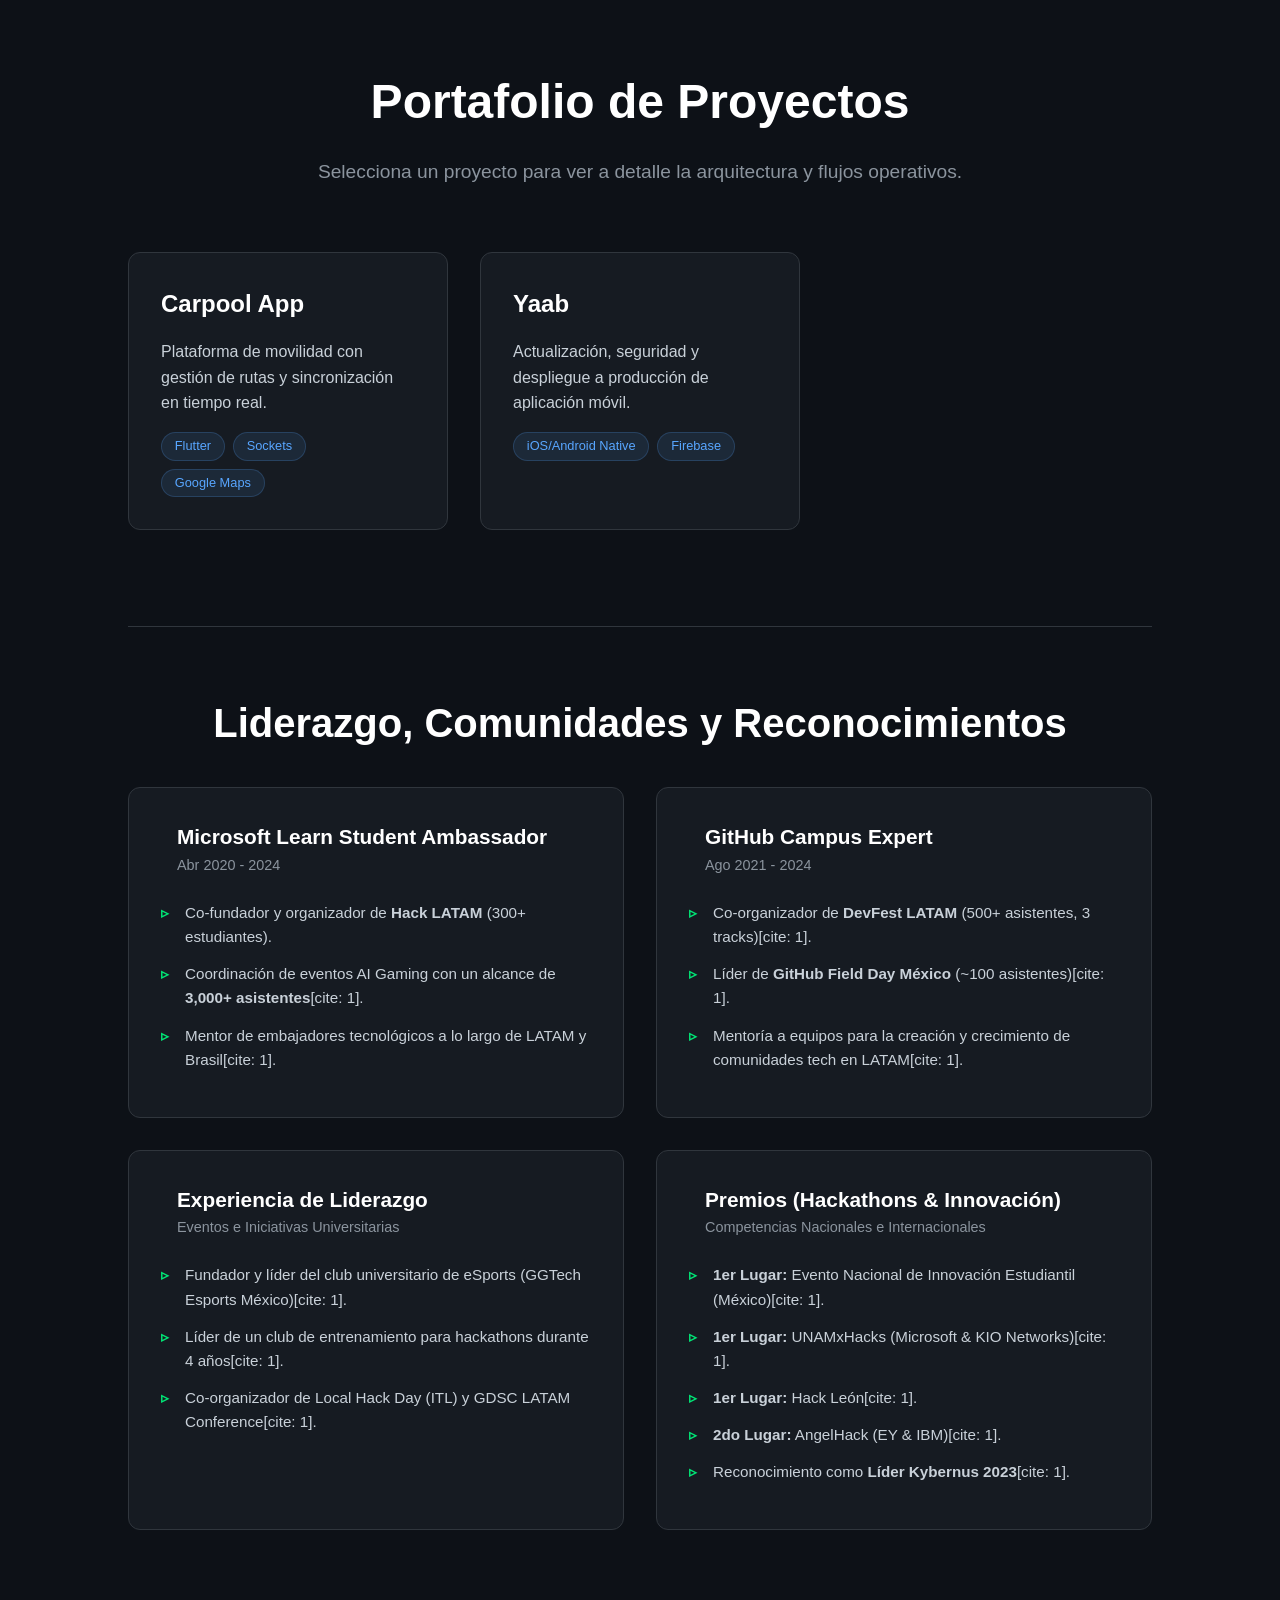
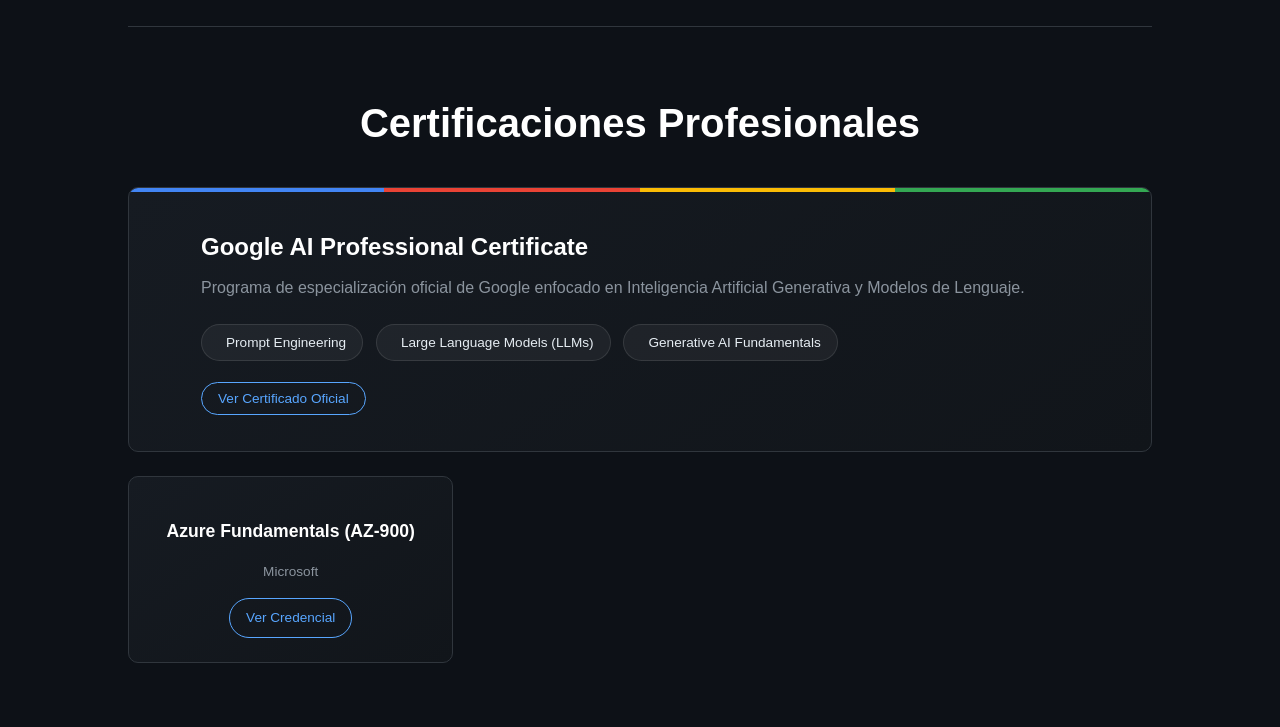
==== commit 15d447de: "Add Google AI Professional Certificate section" ====
--- a/index.html
+++ b/index.html
@@ -116,25 +116,45 @@
     <!-- =========================================
          SECCIÓN: CERTIFICACIONES
          ========================================= -->
+    <!-- =========================================
+         SECCIÓN: CERTIFICACIONES
+         ========================================= -->
     <h2 class="section-title">Certificaciones Profesionales</h2>
     
     <div class="cert-grid">
-        <!-- Certificación Azure (Ejemplo de tu CV) -->
-        <div class="cert-card">
-            <i class="fas fa-certificate cert-icon"></i>
-            <h3>Microsoft Azure Fundamentals (AZ-900)</h3>
-            <p style="color: var(--text-muted); font-size: 0.85rem;">Microsoft</p>
-            <!-- Puedes reemplazar el # por el link de credly o tu PDF -->
-            <a href="#" class="btn-cert" target="_blank">Ver Credencial</a>
+        
+        <!-- CERTIFICADO PREMIUM: Google AI -->
+        <div class="cert-card premium">
+            <i class="fab fa-google cert-icon" style="font-size: 4rem; color: #fff;"></i>
+            
+            <div class="premium-content">
+                <h3>Google AI Professional Certificate</h3>
+                <p>Programa de especialización oficial de Google enfocado en Inteligencia Artificial Generativa y Modelos de Lenguaje.</p>
+                
+                <!-- Aquí listamos los módulos o "badges" internos -->
+                <div class="sub-certs-tags">
+                    <span class="sub-cert-tag"><i class="fas fa-check-circle" style="color: #34A853;"></i> Prompt Engineering</span>
+                    <span class="sub-cert-tag"><i class="fas fa-check-circle" style="color: #34A853;"></i> Large Language Models (LLMs)</span>
+                    <span class="sub-cert-tag"><i class="fas fa-check-circle" style="color: #34A853;"></i> Generative AI Fundamentals</span>
+                </div>
+
+                <!-- EL ENLACE: Aquí pones la URL de Coursera o la ruta local de tu PDF -->
+                <!-- Ejemplo con PDF local: href="assets/certs/google_ai_certificate.pdf" -->
+                <!-- Ejemplo con URL de Coursera: href="https://coursera.org/verify/professional-cert/TU_ID" -->
+                <a href="URL_DE_TU_CERTIFICADO_O_PDF" class="btn-cert" target="_blank" rel="noopener noreferrer">
+                    <i class="fas fa-external-link-alt"></i> Ver Certificado Oficial
+                </a>
+            </div>
         </div>
 
-        <!-- Ejemplo de placeholder para otra certificación (ej. Flutter, Google, etc.) -->
+        <!-- Tarjeta normal para otras certificaciones (Ej: Azure) -->
         <div class="cert-card">
-            <i class="fas fa-certificate cert-icon" style="color: silver;"></i>
-            <h3>Flutter Advanced Architecture</h3>
-            <p style="color: var(--text-muted); font-size: 0.85rem;">Plataforma/Institución</p>
-            <a href="#" class="btn-cert" target="_blank">Ver Credencial</a>
+            <i class="fab fa-microsoft cert-icon" style="color: #00a4ef;"></i>
+            <h3>Azure Fundamentals (AZ-900)</h3>
+            <p style="color: var(--text-muted); font-size: 0.85rem;">Microsoft</p>
+            <a href="URL_DE_TU_PDF_O_CREDLY" class="btn-cert" target="_blank">Ver Credencial</a>
         </div>
+
     </div>
 
 </body>
--- a/styles.css
+++ b/styles.css
@@ -361,3 +361,73 @@
     background: var(--primary-blue);
     color: #fff;
 }
+
+/* Tarjeta de Certificación Premium (Ej: Google) */
+.cert-card.premium {
+    position: relative;
+    overflow: hidden;
+    grid-column: 1 / -1; /* Hace que esta tarjeta ocupe todo el ancho disponible */
+    display: flex;
+    flex-direction: row;
+    align-items: flex-start;
+    text-align: left;
+    gap: 2rem;
+    padding: 2.5rem;
+}
+
+/* Línea de colores estilo Google en la parte superior */
+.cert-card.premium::before {
+    content: '';
+    position: absolute;
+    top: 0;
+    left: 0;
+    width: 100%;
+    height: 4px;
+    background: linear-gradient(90deg, #4285F4 25%, #EA4335 25% 50%, #FBBC05 50% 75%, #34A853 75%);
+}
+
+.premium-content {
+    flex: 1;
+}
+
+.premium-content h3 {
+    font-size: 1.5rem;
+    color: #fff;
+    margin-bottom: 0.5rem;
+}
+
+.premium-content p {
+    color: var(--text-muted);
+    margin-bottom: 1.5rem;
+}
+
+.sub-certs-tags {
+    display: flex;
+    flex-wrap: wrap;
+    gap: 0.8rem;
+    margin-bottom: 1.5rem;
+}
+
+.sub-cert-tag {
+    background: rgba(255, 255, 255, 0.05);
+    border: 1px solid rgba(255, 255, 255, 0.1);
+    color: #e6edf3;
+    padding: 0.4rem 1rem;
+    border-radius: 20px;
+    font-size: 0.85rem;
+    display: flex;
+    align-items: center;
+    gap: 0.5rem;
+}
+
+/* Adaptación para móviles de la tarjeta premium */
+@media (max-width: 768px) {
+    .cert-card.premium {
+        flex-direction: column;
+        align-items: center;
+        text-align: center;
+    }
+    .sub-certs-tags {
+        justify-content: center;
+    }
+}
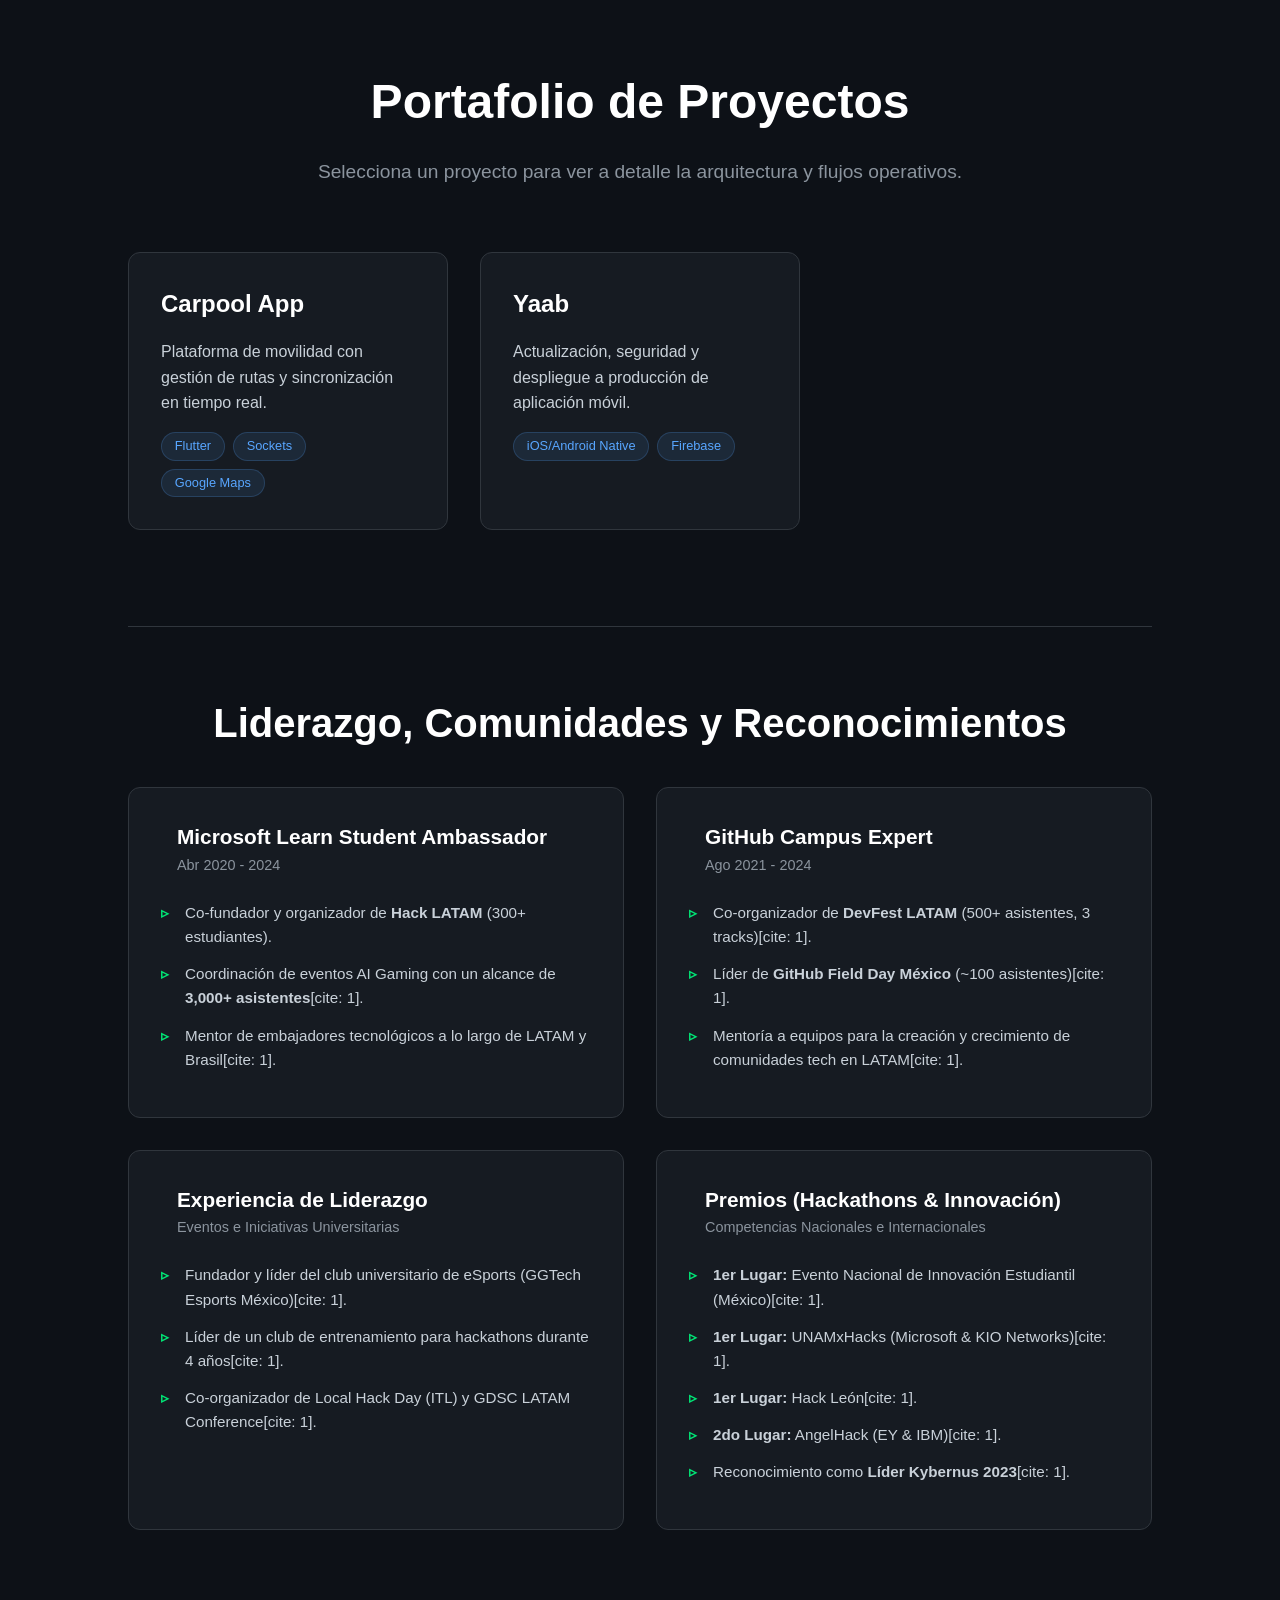
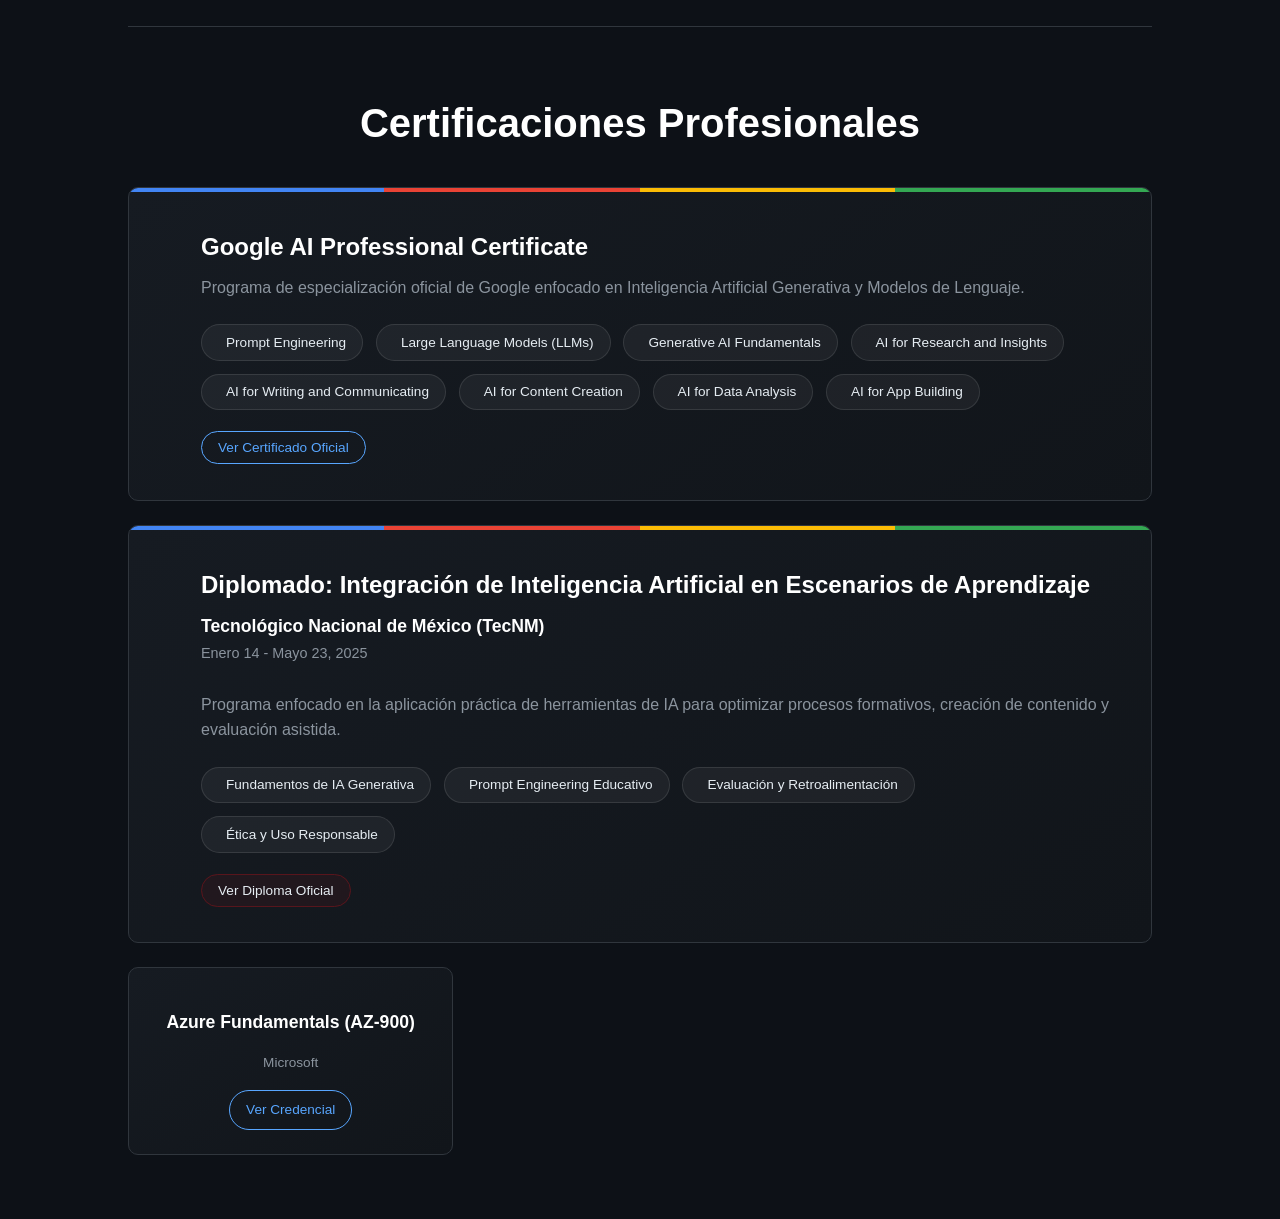
==== commit 370d64a6: "add certifications" ====
--- a/index.html
+++ b/index.html
@@ -133,19 +133,66 @@
                 
                 <!-- Aquí listamos los módulos o "badges" internos -->
                 <div class="sub-certs-tags">
-                    <span class="sub-cert-tag"><i class="fas fa-check-circle" style="color: #34A853;"></i> Prompt Engineering</span>
-                    <span class="sub-cert-tag"><i class="fas fa-check-circle" style="color: #34A853;"></i> Large Language Models (LLMs)</span>
-                    <span class="sub-cert-tag"><i class="fas fa-check-circle" style="color: #34A853;"></i> Generative AI Fundamentals</span>
+                    <span class="sub-cert-tag"><i class="fas fa-check-circle" style="color: #34A853;"></i>Prompt Engineering</span>
+                    <span class="sub-cert-tag"><i class="fas fa-check-circle" style="color: #34A853;"></i>Large Language Models (LLMs)</span>
+                    <span class="sub-cert-tag"><i class="fas fa-check-circle" style="color: #34A853;"></i>Generative AI Fundamentals</span>
+                    <span class="sub-cert-tag"><i class="fas fa-check-circle" style="color: #34A853;"></i>AI for Research and Insights</span>
+                    <span class="sub-cert-tag"><i class="fas fa-check-circle" style="color: #34A853;"></i>AI for Writing and Communicating</span>
+                    <span class="sub-cert-tag"><i class="fas fa-check-circle" style="color: #34A853;"></i>AI for Content Creation</span>
+                    <span class="sub-cert-tag"><i class="fas fa-check-circle" style="color: #34A853;"></i>AI for Data Analysis</span>
+                    <span class="sub-cert-tag"><i class="fas fa-check-circle" style="color: #34A853;"></i>AI for App Building</span>
                 </div>
 
                 <!-- EL ENLACE: Aquí pones la URL de Coursera o la ruta local de tu PDF -->
                 <!-- Ejemplo con PDF local: href="assets/certs/google_ai_certificate.pdf" -->
                 <!-- Ejemplo con URL de Coursera: href="https://coursera.org/verify/professional-cert/TU_ID" -->
-                <a href="URL_DE_TU_CERTIFICADO_O_PDF" class="btn-cert" target="_blank" rel="noopener noreferrer">
+                <a href="https://www.credly.com/badges/00ebe5a5-2566-4bf3-b930-1bf9bbb249e8/public_url" class="btn-cert" target="_blank" rel="noopener noreferrer">
                     <i class="fas fa-external-link-alt"></i> Ver Certificado Oficial
                 </a>
             </div>
         </div>
+
+        <!-- Tarjeta normal para diplomado ia tecnm -->
+
+        <!-- CERTIFICADO PREMIUM: Diplomado IA (TecNM / Gob.MX) -->
+        <div class="cert-card premium premium-tecnm">
+            <!-- Icono institucional con toque dorado/arena para contrastar en el fondo oscuro -->
+            <i class="fas fa-university cert-icon" style="font-size: 4rem; color: #D4C19C;"></i>
+            
+            <div class="premium-content">
+                <h3>Diplomado: Integración de Inteligencia Artificial en Escenarios de Aprendizaje</h3>
+                <p>
+                    <!-- El nombre de la institución en el color guinda que solicitaste -->
+                    <strong style="color: #fff; font-size: 1.1rem;">Tecnológico Nacional de México (TecNM)</strong><br>
+                    <span style="font-size: 0.9rem;">Enero 14 - Mayo 23, 2025</span><br><br>
+                    Programa enfocado en la aplicación práctica de herramientas de IA para optimizar procesos formativos, creación de contenido y evaluación asistida.
+                </p>
+                
+                <!-- Módulos / Temario del Diplomado -->
+                <div class="sub-certs-tags">
+                    <span class="sub-cert-tag">
+                        <i class="fas fa-robot" style="color: #e6edf3;"></i> Fundamentos de IA Generativa
+                    </span>
+                    <span class="sub-cert-tag">
+                        <i class="fas fa-terminal" style="color: #e6edf3;"></i> Prompt Engineering Educativo
+                    </span>
+                    <span class="sub-cert-tag">
+                        <i class="fas fa-tasks" style="color: #e6edf3;"></i> Evaluación y Retroalimentación
+                    </span>
+                    <span class="sub-cert-tag">
+                        <i class="fas fa-balance-scale" style="color: #e6edf3;"></i> Ética y Uso Responsable
+                    </span>
+                </div>
+
+                <!-- Enlace al PDF local -->
+                <a href="https://drive.google.com/file/d/1ixjvuTrRqzjVGYi3NQLY2xaQPGHPBDfU/view?usp=sharing" class="btn-cert" target="_blank" rel="noopener noreferrer" style="border-color: #58151c; color: #e6edf3; background-color: rgba(88, 21, 28, 0.2);">
+                    <i class="fas fa-file-pdf"></i> Ver Diploma Oficial
+                </a>
+            </div>
+        </div>
+
+
+
 
         <!-- Tarjeta normal para otras certificaciones (Ej: Azure) -->
         <div class="cert-card">
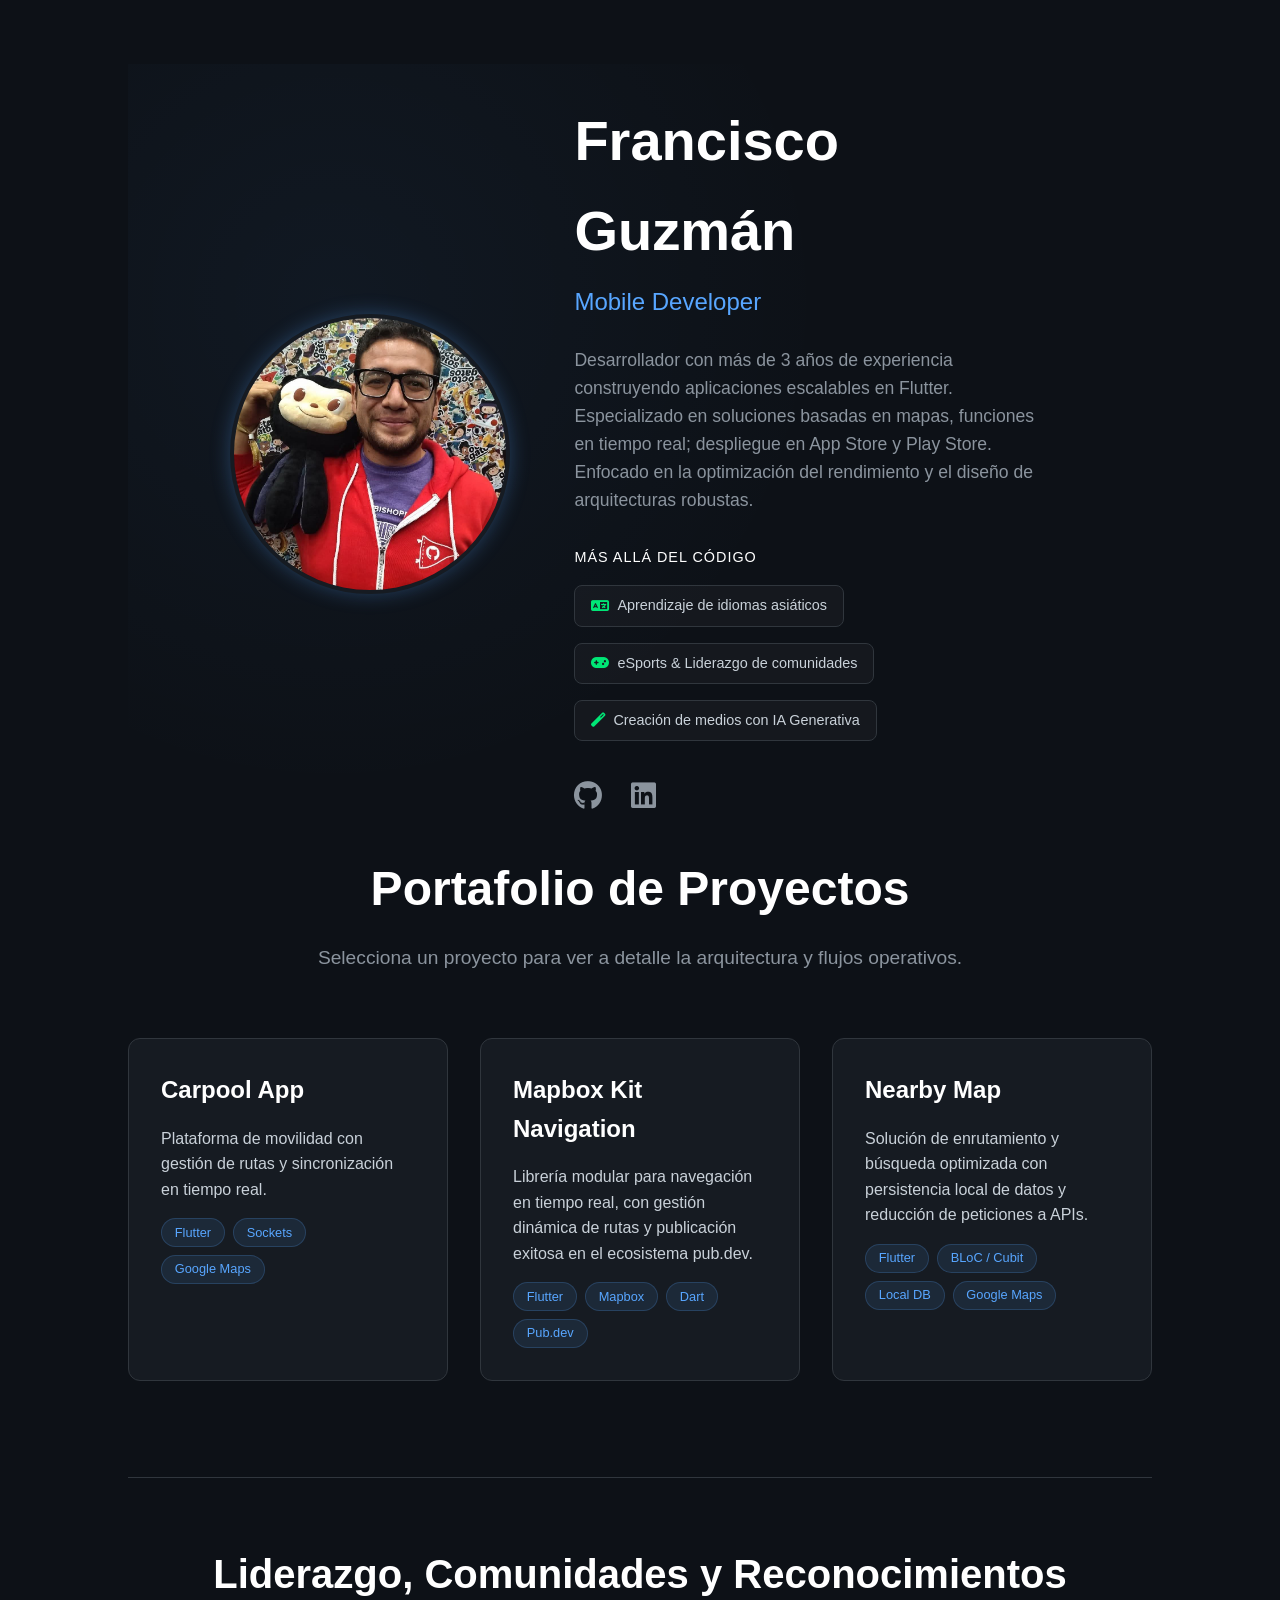
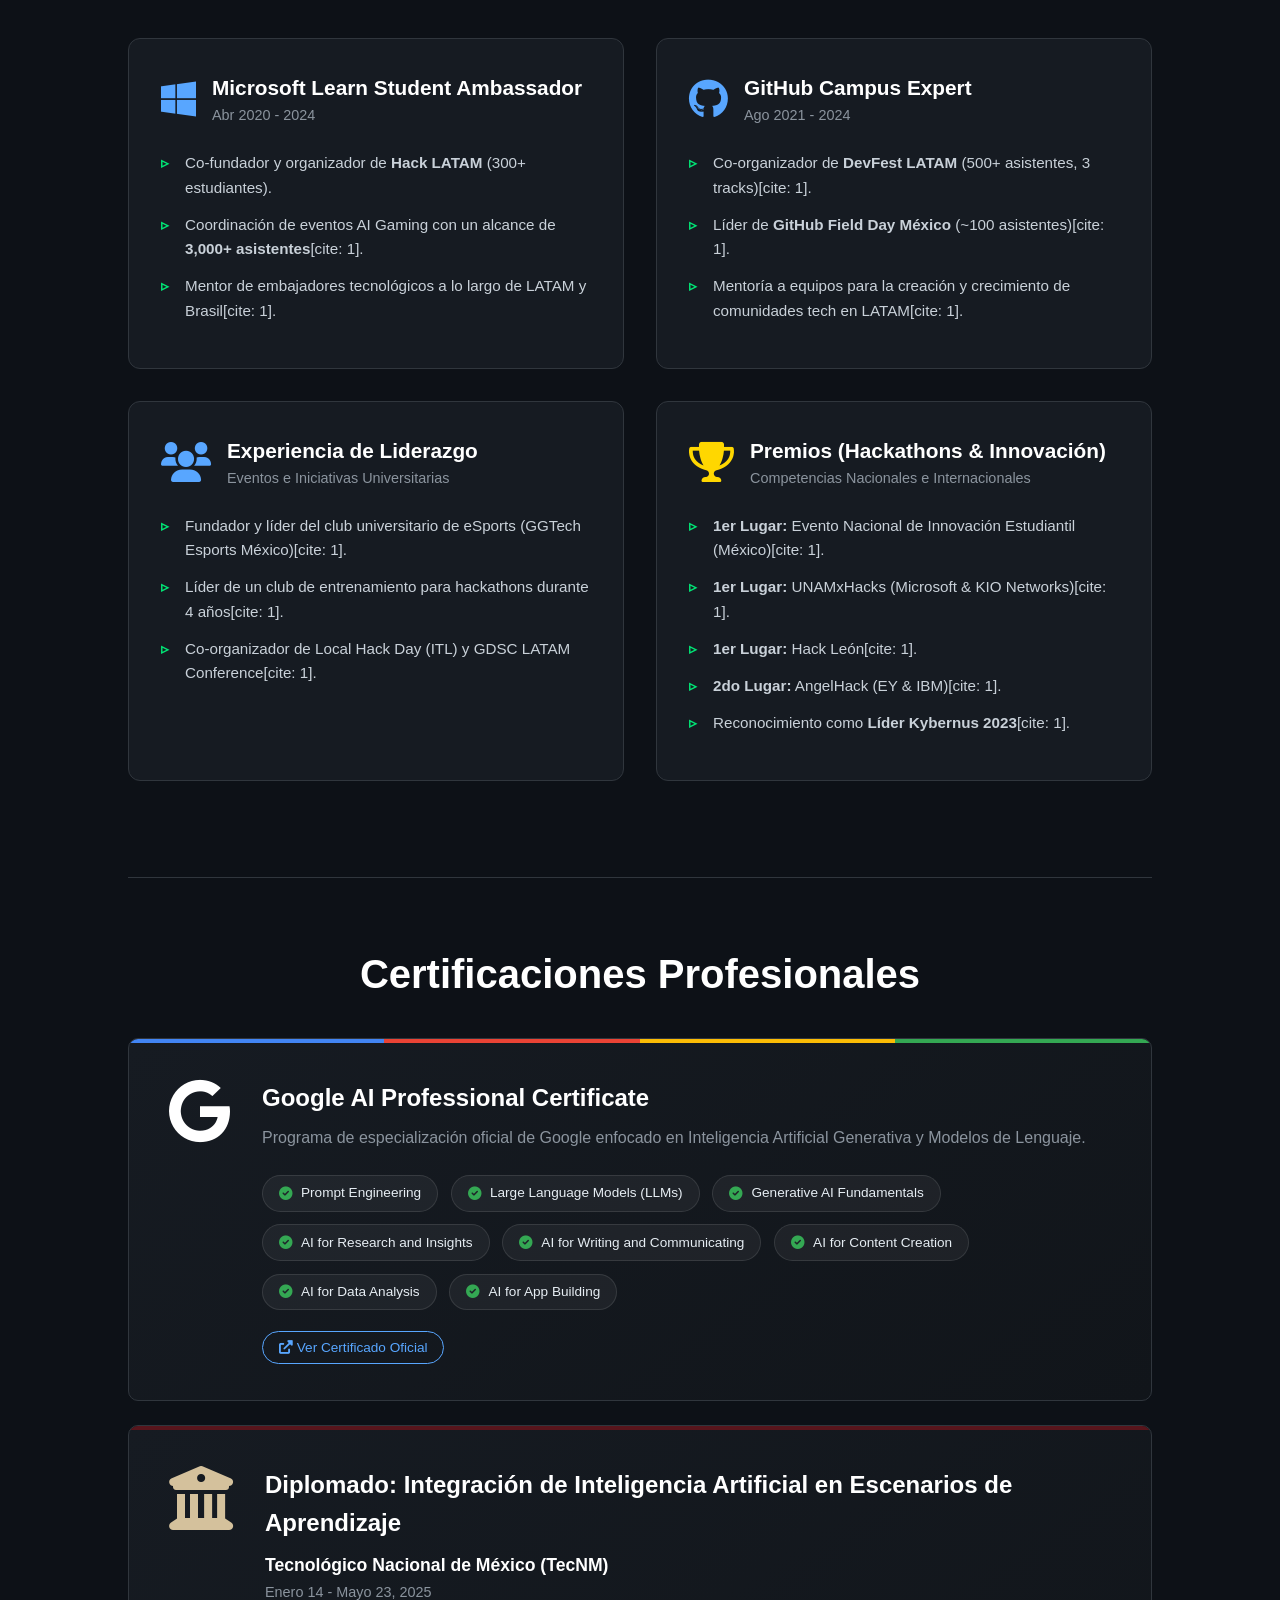
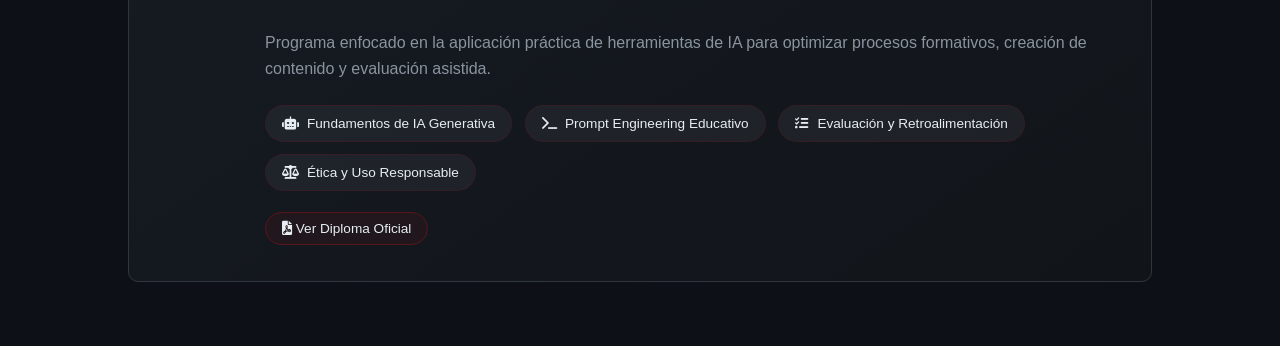
==== commit 9ed8cc57: "add projects, styles and assets" ====
--- a/index.html
+++ b/index.html
@@ -7,8 +7,45 @@
     <!-- Enlace a tu nueva hoja de estilos -->
     <link rel="stylesheet" href="styles.css">
     <link href="[https://cdnjs.cloudflare.com/ajax/libs/font-awesome/6.0.0/css/all.min.css](https://cdnjs.cloudflare.com/ajax/libs/font-awesome/6.0.0/css/all.min.css)" rel="stylesheet">
+    <link href="https://cdnjs.cloudflare.com/ajax/libs/font-awesome/6.0.0/css/all.min.css" rel="stylesheet">
 </head>
 <body>
+
+    <section class="hero">
+        <div class="hero-photo-container">
+            <img src="assets/paco_g.jpg" alt="Francisco Guzmán" class="profile-img">
+        </div>
+
+        <div class="hero-info">
+            <h1>Francisco Guzmán</h1>
+            <span class="title">Mobile Developer</span>
+            
+            <p class="description">
+                Desarrollador con más de 3 años de experiencia construyendo aplicaciones escalables en Flutter. 
+                Especializado en soluciones basadas en mapas, funciones en tiempo real; despliegue  en App Store y Play Store. 
+                Enfocado en la optimización del rendimiento y el diseño de arquitecturas robustas.
+            </p>
+            <div class="hobbies-section">
+                <p class="hobbies-title">Más allá del código</p>
+                <div class="hobbies-container">
+                    <div class="hobby-item">
+                        <i class="fas fa-language"></i> Aprendizaje de idiomas asiáticos
+                    </div>
+                    <div class="hobby-item">
+                        <i class="fas fa-gamepad"></i> eSports & Liderazgo de comunidades
+                    </div>
+                    <div class="hobby-item">
+                        <i class="fas fa-magic"></i> Creación de medios con IA Generativa
+                    </div>
+                </div>
+            </div>
+
+            <div style="margin-top: 2rem;">
+                <a href="https://github.com/pacomgh" target="_blank" style="color: var(--text-muted); font-size: 1.8rem; margin-right: 1.5rem;"><i class="fab fa-github"></i></a>
+                <a href="https://Linkedin.com/in/pacomgh" target="_blank" style="color: var(--text-muted); font-size: 1.8rem;"><i class="fab fa-linkedin"></i></a>
+            </div>
+        </div>
+    </section>
 
     <header class="home-header">
         <h1>Portafolio de Proyectos</h1>
@@ -27,18 +64,45 @@
             </div>
         </a>
 
+        <!-- Tarjeta mapbox kit -->
+
+        <a href="mapbox_kit.html" class="project-card">
+            <h3>Mapbox Kit Navigation</h3>
+            <p>Librería modular para navegación en tiempo real, con gestión dinámica de rutas y publicación exitosa en el ecosistema pub.dev.</p>
+            <div class="tags">
+                <span class="tag-blue">Flutter</span>
+                <span class="tag-blue">Mapbox</span>
+                <span class="tag-blue">Dart</span>
+                <span class="tag-blue">Pub.dev</span>
+            </div>
+        </a> 
+        
+        <!-- Tarjeta nearby map -->
+
+        <a href="nearby_map.html" class="project-card">
+            <h3>Nearby Map</h3>
+            <p>Solución de enrutamiento y búsqueda optimizada con persistencia local de datos  y reducción de peticiones a APIs.</p>
+            <div class="tags">
+                <span class="tag-blue">Flutter</span>
+                <span class="tag-blue">BLoC / Cubit</span>
+                <span class="tag-blue">Local DB</span>
+                <span class="tag-blue">Google Maps</span>
+            </div>
+        </a>
+
         <!-- Tarjeta Yaab -->
-        <a href="yaab.html" class="project-card">
+        <!-- <a href="yaab.html" class="project-card">
             <h3>Yaab</h3>
             <p>Actualización, seguridad y despliegue a producción de aplicación móvil.</p>
             <div class="tags">
-                <span class="tag-blue">iOS/Android Native</span>
+                <span class="tag-blue">Flutter</span>
                 <span class="tag-blue">Firebase</span>
             </div>
-        </a>
-        
-        <!-- Puedes agregar aquí las tarjetas de Nearby Map y Mapbox Kit -->
+        </a>        -->
     </div>
+
+
+    
 
     <!-- =========================================
          SECCIÓN: LIDERAZGO Y COMUNIDAD
@@ -195,12 +259,12 @@
 
 
         <!-- Tarjeta normal para otras certificaciones (Ej: Azure) -->
-        <div class="cert-card">
+        <!-- <div class="cert-card">
             <i class="fab fa-microsoft cert-icon" style="color: #00a4ef;"></i>
             <h3>Azure Fundamentals (AZ-900)</h3>
             <p style="color: var(--text-muted); font-size: 0.85rem;">Microsoft</p>
             <a href="URL_DE_TU_PDF_O_CREDLY" class="btn-cert" target="_blank">Ver Credencial</a>
-        </div>
+        </div> -->
 
     </div>
 
--- a/styles.css
+++ b/styles.css
@@ -31,6 +31,98 @@
 a {
     text-decoration: none;
     color: inherit;
+}
+
+/* =========================================
+   NUEVA SECCIÓN HERO (Presentación)
+   ========================================= */
+   .hero {
+    min-height: 80vh;
+    display: flex;
+    align-items: center;
+    justify-content: center;
+    gap: 4rem;
+    padding: 2rem 10%;
+    background: radial-gradient(circle at 20% 30%, rgba(88, 166, 255, 0.05) 0%, transparent 50%);
+}
+
+.hero-photo-container {
+    flex-shrink: 0;
+}
+
+.profile-img {
+    width: 280px;
+    height: 280px;
+    border-radius: 50%;
+    object-fit: cover;
+    border: 4px solid var(--surface-color);
+    box-shadow: 0 0 20px rgba(88, 166, 255, 0.3);
+    background-color: var(--surface-color); /* Placeholder en lo que subes tu foto */
+}
+
+.hero-info {
+    max-width: 700px;
+}
+
+.hero-info h1 {
+    font-size: 3.5rem;
+    color: #fff;
+    margin-bottom: 0.5rem;
+}
+
+.hero-info .title {
+    font-size: 1.5rem;
+    color: var(--primary-blue);
+    font-weight: 500;
+    margin-bottom: 1.5rem;
+    display: block;
+}
+
+.hero-info .description {
+    font-size: 1.1rem;
+    color: var(--text-muted);
+    margin-bottom: 2rem;
+}
+
+/* Estilos para Hobbies */
+.hobbies-title {
+    font-size: 0.9rem;
+    text-transform: uppercase;
+    letter-spacing: 1px;
+    color: #fff;
+    margin-bottom: 1rem;
+}
+
+.hobbies-container {
+    display: flex;
+    flex-wrap: wrap;
+    gap: 1rem;
+}
+
+.hobby-item {
+    display: flex;
+    align-items: center;
+    gap: 0.5rem;
+    background: rgba(255, 255, 255, 0.03);
+    padding: 0.5rem 1rem;
+    border-radius: 8px;
+    font-size: 0.9rem;
+    border: 1px solid var(--border-color);
+}
+
+.hobby-item i {
+    color: var(--primary-green);
+}
+
+/* Responsivo para móviles */
+@media (max-width: 968px) {
+    .hero {
+        flex-direction: column;
+        text-align: center;
+        padding-top: 6rem;
+    }
+    .hero-info h1 { font-size: 2.5rem; }
+    .hobbies-container { justify-content: center; }
 }
 
 /* =========================================
@@ -431,3 +523,20 @@
         justify-content: center;
     }
 }
+
+/* Tarjeta Premium TecNM / Gobierno de México */
+.cert-card.premium-tecnm::before {
+    content: '';
+    position: absolute;
+    top: 0;
+    left: 0;
+    width: 100%;
+    height: 4px;
+    /* Color guinda institucional exacto */
+    background: #58151c; 
+}
+
+/* Ajuste sutil para las etiquetas internas de esta tarjeta */
+.cert-card.premium-tecnm .sub-cert-tag {
+    border-color: rgba(88, 21, 28, 0.4); /* Borde sutil guinda */
+}
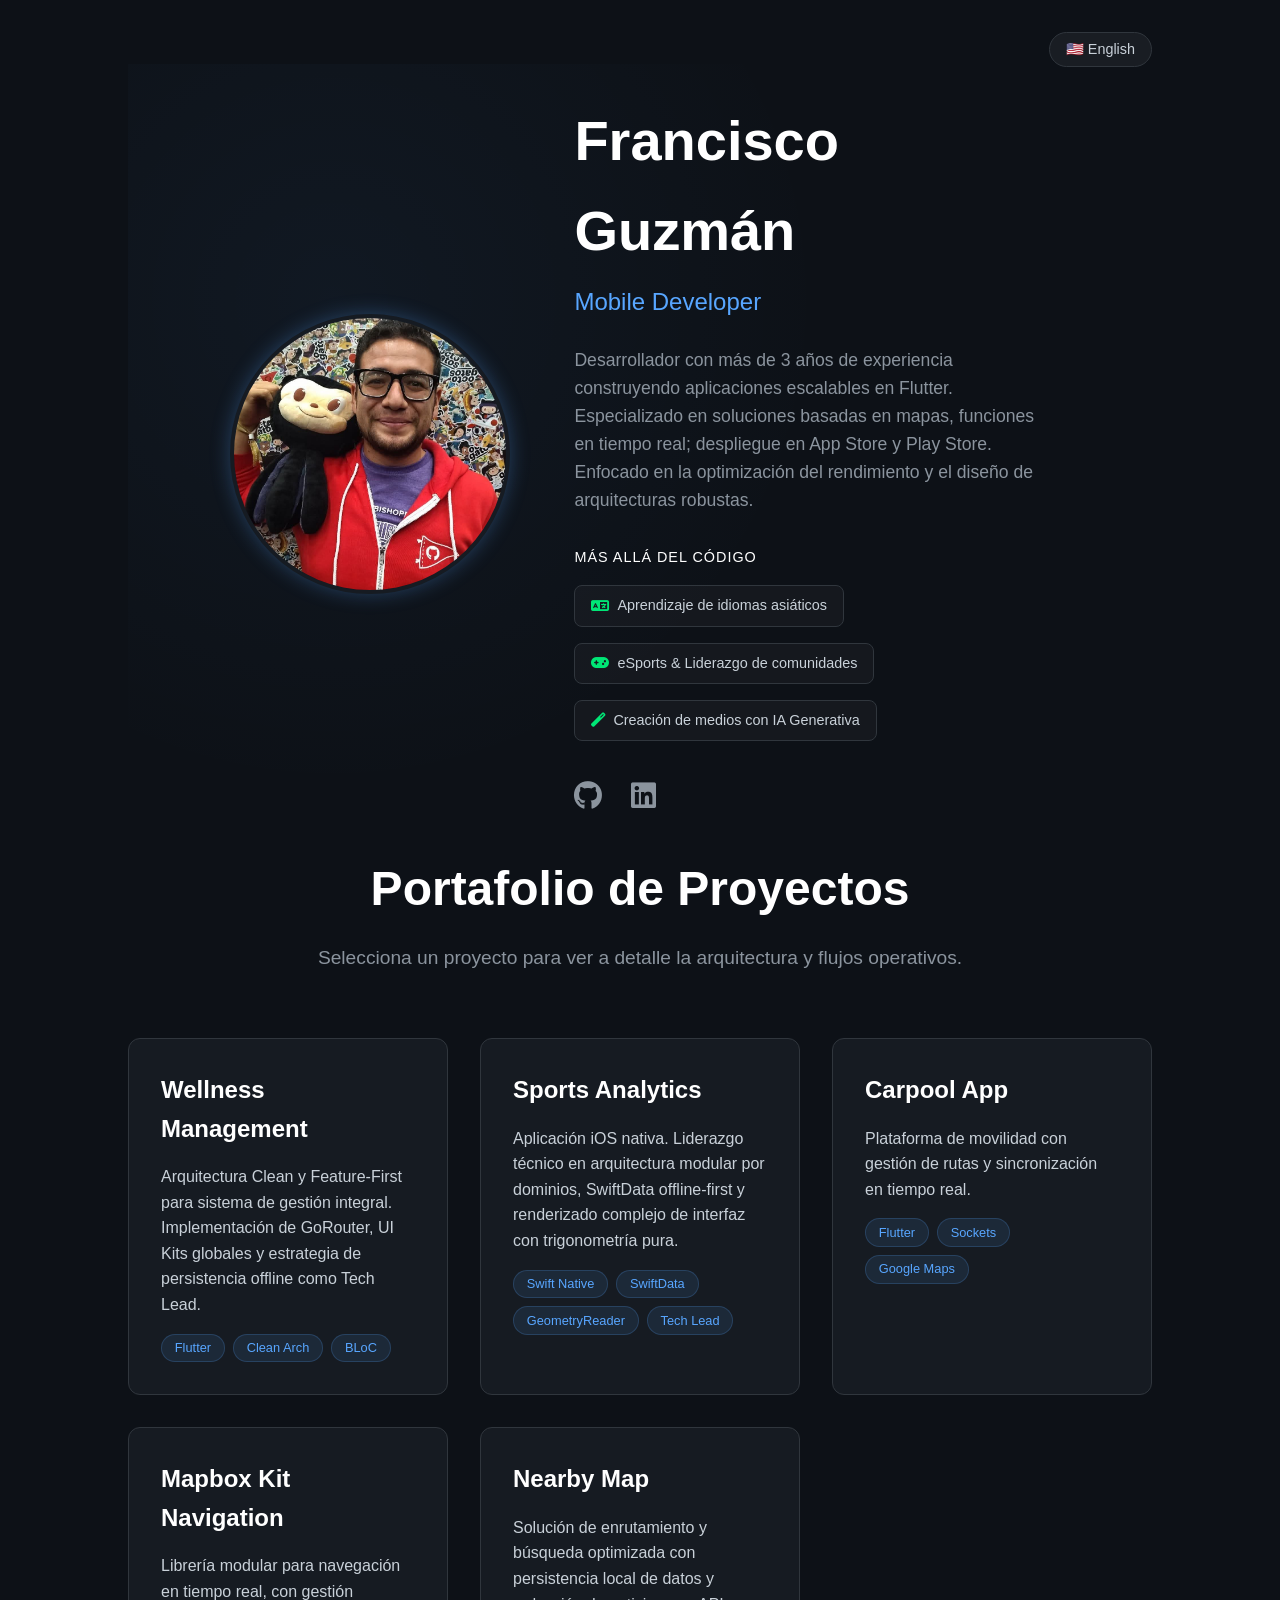
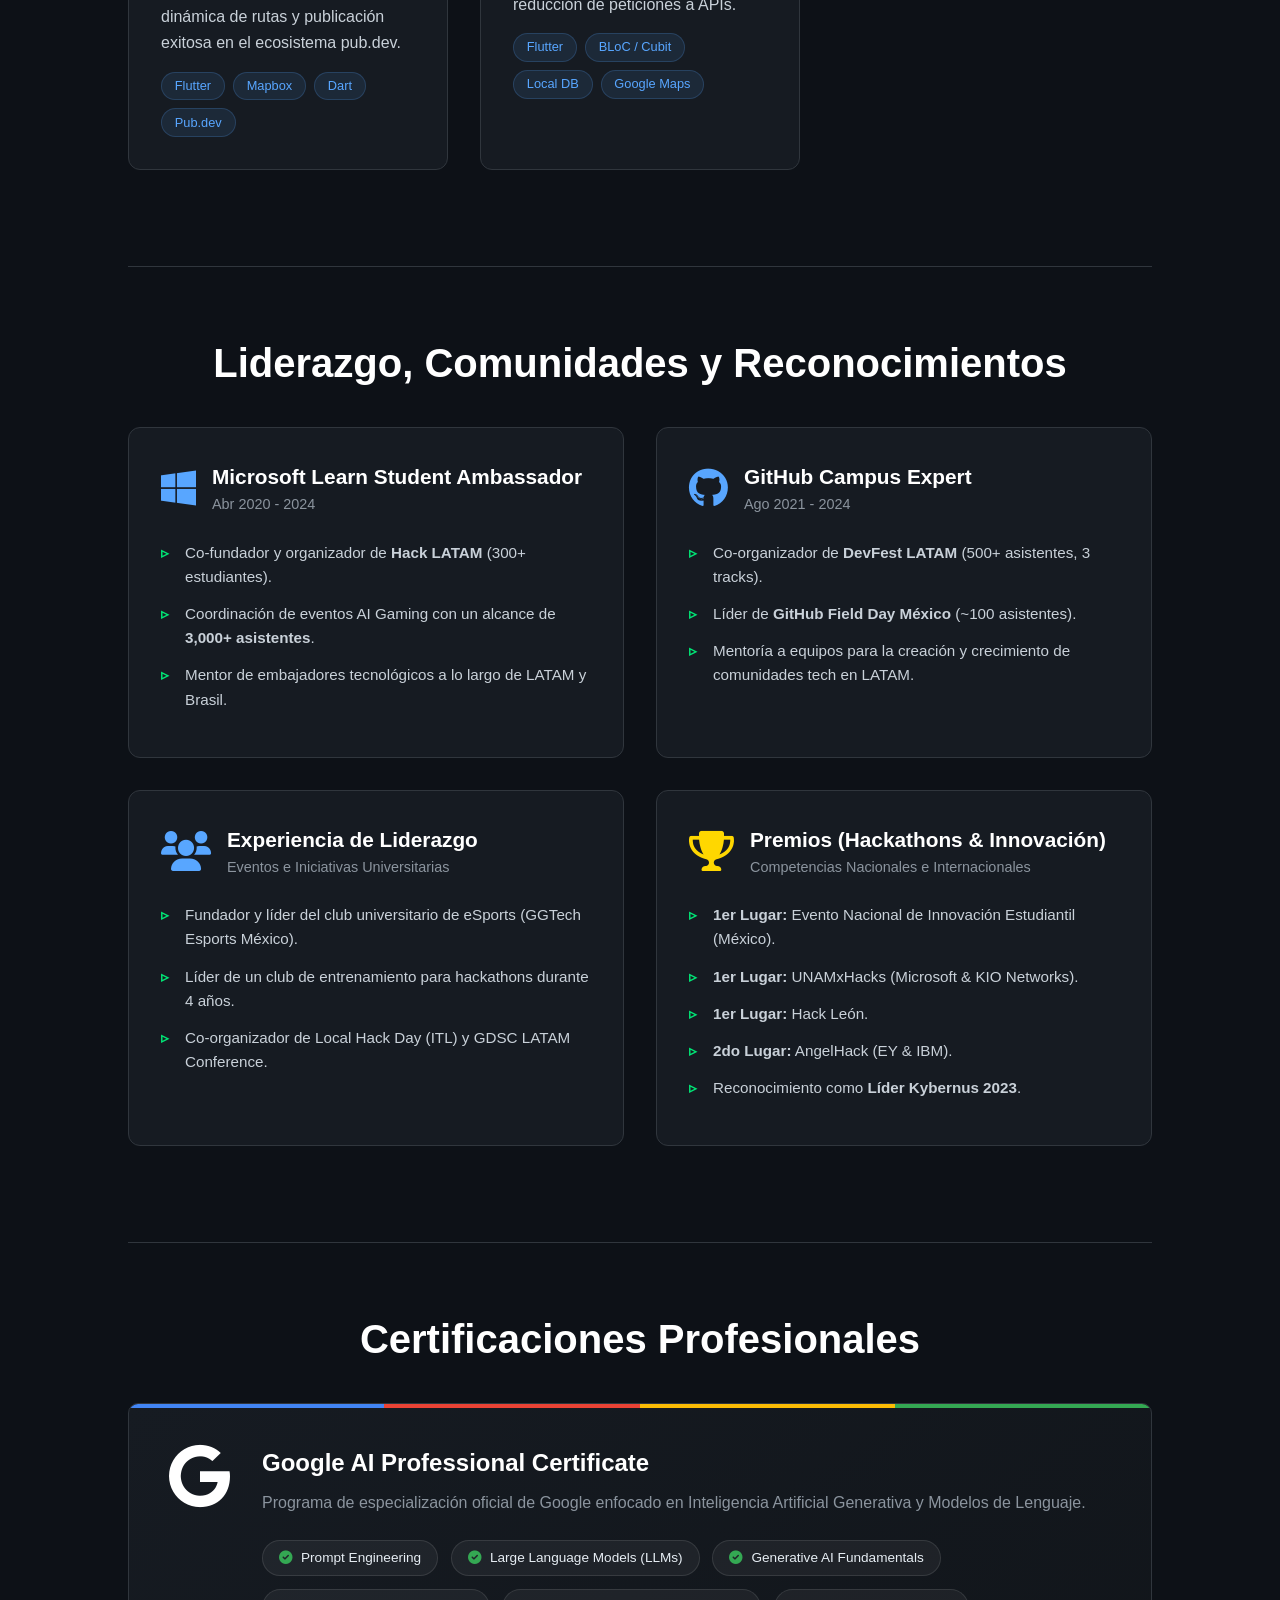
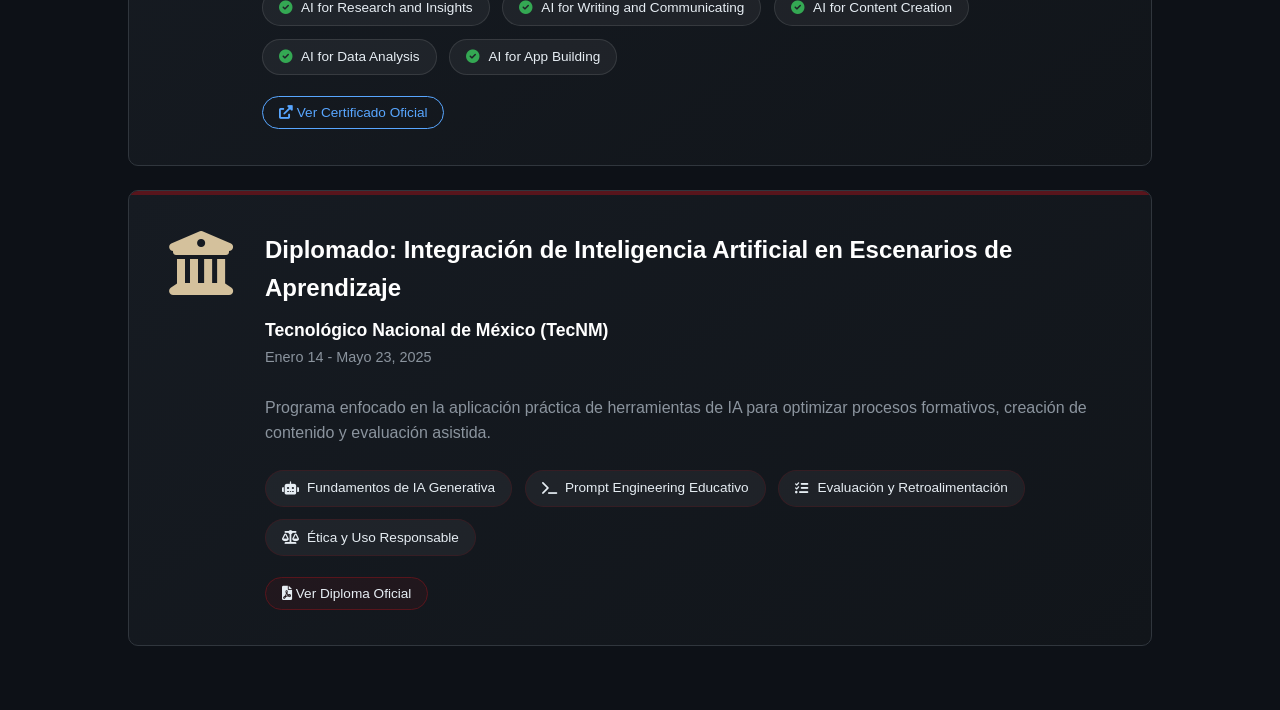
==== commit 6a2404a0: "add eng lang, sport analytics and healt wellness" ====
--- a/index.html
+++ b/index.html
@@ -4,37 +4,41 @@
     <meta charset="UTF-8">
     <meta name="viewport" content="width=device-width, initial-scale=1.0">
     <title>Francisco Guzmán | Proyectos</title>
-    <!-- Enlace a tu nueva hoja de estilos -->
     <link rel="stylesheet" href="styles.css">
-    <link href="[https://cdnjs.cloudflare.com/ajax/libs/font-awesome/6.0.0/css/all.min.css](https://cdnjs.cloudflare.com/ajax/libs/font-awesome/6.0.0/css/all.min.css)" rel="stylesheet">
     <link href="https://cdnjs.cloudflare.com/ajax/libs/font-awesome/6.0.0/css/all.min.css" rel="stylesheet">
+    <script src="js/lang.js" defer></script>
 </head>
 <body>
 
     <section class="hero">
+        <div class="lang-switch-container">
+            <button id="lang-toggle" class="lang-btn">🇺🇸 English</button>
+        </div>
         <div class="hero-photo-container">
             <img src="assets/paco_g.jpg" alt="Francisco Guzmán" class="profile-img">
         </div>
 
         <div class="hero-info">
             <h1>Francisco Guzmán</h1>
-            <span class="title">Mobile Developer</span>
+            <span class="title i18n" data-es="Mobile Developer" data-en="Mobile Developer">Mobile Developer</span>
             
-            <p class="description">
+            <p class="description i18n" 
+               data-es="Desarrollador con más de 3 años de experiencia construyendo aplicaciones escalables en Flutter. Especializado en soluciones basadas en mapas, funciones en tiempo real; despliegue en App Store y Play Store. Enfocado en la optimización del rendimiento y el diseño de arquitecturas robustas." 
+               data-en="Developer with 3+ years of experience building scalable Flutter applications. Specialized in map-based solutions, real-time features; deployment to App Store and Play Store. Focused on performance optimization and robust architecture design.">
                 Desarrollador con más de 3 años de experiencia construyendo aplicaciones escalables en Flutter. 
-                Especializado en soluciones basadas en mapas, funciones en tiempo real; despliegue  en App Store y Play Store. 
+                Especializado en soluciones basadas en mapas, funciones en tiempo real; despliegue en App Store y Play Store. 
                 Enfocado en la optimización del rendimiento y el diseño de arquitecturas robustas.
             </p>
             <div class="hobbies-section">
-                <p class="hobbies-title">Más allá del código</p>
+                <p class="hobbies-title i18n" data-es="Más allá del código" data-en="Beyond the code">Más allá del código</p>
                 <div class="hobbies-container">
-                    <div class="hobby-item">
+                    <div class="hobby-item i18n" data-es='<i class="fas fa-language"></i> Aprendizaje de idiomas asiáticos' data-en='<i class="fas fa-language"></i> Learning Asian languages'>
                         <i class="fas fa-language"></i> Aprendizaje de idiomas asiáticos
                     </div>
-                    <div class="hobby-item">
+                    <div class="hobby-item i18n" data-es='<i class="fas fa-gamepad"></i> eSports & Liderazgo de comunidades' data-en='<i class="fas fa-gamepad"></i> eSports & Community Leadership'>
                         <i class="fas fa-gamepad"></i> eSports & Liderazgo de comunidades
                     </div>
-                    <div class="hobby-item">
+                    <div class="hobby-item i18n" data-es='<i class="fas fa-magic"></i> Creación de medios con IA Generativa' data-en='<i class="fas fa-magic"></i> Media creation with Generative AI'>
                         <i class="fas fa-magic"></i> Creación de medios con IA Generativa
                     </div>
                 </div>
@@ -48,15 +52,44 @@
     </section>
 
     <header class="home-header">
-        <h1>Portafolio de Proyectos</h1>
-        <p>Selecciona un proyecto para ver a detalle la arquitectura y flujos operativos.</p>
+        <h1 class="i18n" data-es="Portafolio de Proyectos" data-en="Projects Portfolio">Portafolio de Proyectos</h1>
+        <p class="i18n" data-es="Selecciona un proyecto para ver a detalle la arquitectura y flujos operativos." data-en="Select a project to see its architecture and operational flows in detail.">Selecciona un proyecto para ver a detalle la arquitectura y flujos operativos.</p>
     </header>
 
     <div class="grid-container">
-        <!-- Tarjeta Carpool -->
+
+        <a href="nuiclinic.html" class="project-card">
+            <h3>Wellness Management</h3>
+            <p class="i18n" 
+               data-es="Arquitectura Clean y Feature-First para sistema de gestión integral. Implementación de GoRouter, UI Kits globales y estrategia de persistencia offline como Tech Lead." 
+               data-en="Clean and Feature-First architecture for an all-in-one management system. Implementation of GoRouter, global UI Kits, and offline persistence strategy as Tech Lead.">
+               Arquitectura Clean y Feature-First para sistema de gestión integral. Implementación de GoRouter, UI Kits globales y estrategia de persistencia offline como Tech Lead.
+            </p>
+            <div class="tags">
+                <span class="tag-blue">Flutter</span>
+                <span class="tag-blue">Clean Arch</span>
+                <span class="tag-blue">BLoC</span>
+            </div>
+        </a>
+
+        <a href="sports.html" class="project-card">
+            <h3>Sports Analytics</h3>
+            <p class="i18n" 
+               data-es="Aplicación iOS nativa. Liderazgo técnico en arquitectura modular por dominios, SwiftData offline-first y renderizado complejo de interfaz con trigonometría pura." 
+               data-en="Native iOS application. Technical leadership in domain-driven modular architecture, offline-first SwiftData, and complex UI rendering using pure trigonometry.">
+               Aplicación iOS nativa. Liderazgo técnico en arquitectura modular por dominios, SwiftData offline-first y renderizado complejo de interfaz con trigonometría pura.
+            </p>
+            <div class="tags">
+                <span class="tag-blue">Swift Native</span>
+                <span class="tag-blue">SwiftData</span>
+                <span class="tag-blue">GeometryReader</span>
+                <span class="tag-blue">Tech Lead</span>
+            </div>
+        </a>
+
         <a href="carpool.html" class="project-card">
             <h3>Carpool App</h3>
-            <p>Plataforma de movilidad con gestión de rutas y sincronización en tiempo real.</p>
+            <p class="i18n" data-es="Plataforma de movilidad con gestión de rutas y sincronización en tiempo real." data-en="Mobility platform with route management and real-time synchronization.">Plataforma de movilidad con gestión de rutas y sincronización en tiempo real.</p>
             <div class="tags">
                 <span class="tag-blue">Flutter</span>
                 <span class="tag-blue">Sockets</span>
@@ -64,11 +97,9 @@
             </div>
         </a>
 
-        <!-- Tarjeta mapbox kit -->
-
         <a href="mapbox_kit.html" class="project-card">
             <h3>Mapbox Kit Navigation</h3>
-            <p>Librería modular para navegación en tiempo real, con gestión dinámica de rutas y publicación exitosa en el ecosistema pub.dev.</p>
+            <p class="i18n" data-es="Librería modular para navegación en tiempo real, con gestión dinámica de rutas y publicación exitosa en el ecosistema pub.dev." data-en="Modular library for real-time navigation, with dynamic route management and successful publication on the pub.dev ecosystem.">Librería modular para navegación en tiempo real, con gestión dinámica de rutas y publicación exitosa en el ecosistema pub.dev.</p>
             <div class="tags">
                 <span class="tag-blue">Flutter</span>
                 <span class="tag-blue">Mapbox</span>
@@ -77,11 +108,9 @@
             </div>
         </a> 
         
-        <!-- Tarjeta nearby map -->
-
         <a href="nearby_map.html" class="project-card">
             <h3>Nearby Map</h3>
-            <p>Solución de enrutamiento y búsqueda optimizada con persistencia local de datos  y reducción de peticiones a APIs.</p>
+            <p class="i18n" data-es="Solución de enrutamiento y búsqueda optimizada con persistencia local de datos y reducción de peticiones a APIs." data-en="Optimized routing and search solution with local data persistence and reduced API requests.">Solución de enrutamiento y búsqueda optimizada con persistencia local de datos y reducción de peticiones a APIs.</p>
             <div class="tags">
                 <span class="tag-blue">Flutter</span>
                 <span class="tag-blue">BLoC / Cubit</span>
@@ -89,113 +118,85 @@
                 <span class="tag-blue">Google Maps</span>
             </div>
         </a>
-
-        <!-- Tarjeta Yaab -->
-        <!-- <a href="yaab.html" class="project-card">
-            <h3>Yaab</h3>
-            <p>Actualización, seguridad y despliegue a producción de aplicación móvil.</p>
-            <div class="tags">
-                <span class="tag-blue">Flutter</span>
-                <span class="tag-blue">Firebase</span>
-            </div>
-        </a>        -->
     </div>
 
-
-    
-
-    <!-- =========================================
-         SECCIÓN: LIDERAZGO Y COMUNIDAD
-         ========================================= -->
-    <h2 class="section-title">Liderazgo, Comunidades y Reconocimientos</h2>
+    <h2 class="section-title i18n" data-es="Liderazgo, Comunidades y Reconocimientos" data-en="Leadership, Communities & Awards">Liderazgo, Comunidades y Reconocimientos</h2>
     
     <div class="community-grid">
-        <!-- Microsoft Learn Student Ambassador -->
         <div class="community-card">
             <div class="community-header">
                 <i class="fab fa-windows community-icon"></i>
                 <div>
                     <h3>Microsoft Learn Student Ambassador</h3>
-                    <h4>Abr 2020 - 2024</h4>
-                </div>
-            </div>
-            <ul class="community-list">
-                <li>Co-fundador y organizador de <strong>Hack LATAM</strong> (300+ estudiantes).</li>
-                <li>Coordinación de eventos AI Gaming con un alcance de <strong>3,000+ asistentes</strong>[cite: 1].</li>
-                <li>Mentor de embajadores tecnológicos a lo largo de LATAM y Brasil[cite: 1].</li>
-            </ul>
-        </div>
-
-        <!-- GitHub Campus Expert -->
+                    <h4 class="i18n" data-es="Abr 2020 - 2024" data-en="Apr 2020 - 2024">Abr 2020 - 2024</h4>
+                </div>
+            </div>
+            <ul class="community-list">
+                <li class="i18n" data-es="Co-fundador y organizador de <strong>Hack LATAM</strong> (300+ estudiantes)." data-en="Co-founder and organizer of <strong>Hack LATAM</strong> (300+ students).">Co-fundador y organizador de <strong>Hack LATAM</strong> (300+ estudiantes).</li>
+                <li class="i18n" data-es="Coordinación de eventos AI Gaming con un alcance de <strong>3,000+ asistentes</strong>." data-en="Coordinated AI Gaming events reaching <strong>3,000+ attendees</strong>.">Coordinación de eventos AI Gaming con un alcance de <strong>3,000+ asistentes</strong>.</li>
+                <li class="i18n" data-es="Mentor de embajadores tecnológicos a lo largo de LATAM y Brasil." data-en="Mentored tech ambassadors across LATAM and Brazil.">Mentor de embajadores tecnológicos a lo largo de LATAM y Brasil.</li>
+            </ul>
+        </div>
+
         <div class="community-card">
             <div class="community-header">
                 <i class="fab fa-github community-icon"></i>
                 <div>
                     <h3>GitHub Campus Expert</h3>
-                    <h4>Ago 2021 - 2024</h4>
-                </div>
-            </div>
-            <ul class="community-list">
-                <li>Co-organizador de <strong>DevFest LATAM</strong> (500+ asistentes, 3 tracks)[cite: 1].</li>
-                <li>Líder de <strong>GitHub Field Day México</strong> (~100 asistentes)[cite: 1].</li>
-                <li>Mentoría a equipos para la creación y crecimiento de comunidades tech en LATAM[cite: 1].</li>
-            </ul>
-        </div>
-
-        <!-- Experiencia Extra de Liderazgo -->
+                    <h4 class="i18n" data-es="Ago 2021 - 2024" data-en="Aug 2021 - 2024">Ago 2021 - 2024</h4>
+                </div>
+            </div>
+            <ul class="community-list">
+                <li class="i18n" data-es="Co-organizador de <strong>DevFest LATAM</strong> (500+ asistentes, 3 tracks)." data-en="Co-organized <strong>DevFest LATAM</strong> (500+ attendees, 3 tracks).">Co-organizador de <strong>DevFest LATAM</strong> (500+ asistentes, 3 tracks).</li>
+                <li class="i18n" data-es="Líder de <strong>GitHub Field Day México</strong> (~100 asistentes)." data-en="Led <strong>GitHub Field Day Mexico</strong> (~100 attendees).">Líder de <strong>GitHub Field Day México</strong> (~100 asistentes).</li>
+                <li class="i18n" data-es="Mentoría a equipos para la creación y crecimiento de comunidades tech en LATAM." data-en="Mentored teams on creating and growing tech communities across LATAM.">Mentoría a equipos para la creación y crecimiento de comunidades tech en LATAM.</li>
+            </ul>
+        </div>
+
         <div class="community-card">
             <div class="community-header">
                 <i class="fas fa-users community-icon"></i>
                 <div>
-                    <h3>Experiencia de Liderazgo</h3>
-                    <h4>Eventos e Iniciativas Universitarias</h4>
-                </div>
-            </div>
-            <ul class="community-list">
-                <li>Fundador y líder del club universitario de eSports (GGTech Esports México)[cite: 1].</li>
-                <li>Líder de un club de entrenamiento para hackathons durante 4 años[cite: 1].</li>
-                <li>Co-organizador de Local Hack Day (ITL) y GDSC LATAM Conference[cite: 1].</li>
-            </ul>
-        </div>
-
-        <!-- Premios y Reconocimientos -->
+                    <h3 class="i18n" data-es="Experiencia de Liderazgo" data-en="Leadership Experience">Experiencia de Liderazgo</h3>
+                    <h4 class="i18n" data-es="Eventos e Iniciativas Universitarias" data-en="University Events & Initiatives">Eventos e Iniciativas Universitarias</h4>
+                </div>
+            </div>
+            <ul class="community-list">
+                <li class="i18n" data-es="Fundador y líder del club universitario de eSports (GGTech Esports México)." data-en="Founder and leader of the university eSports club (GGTech Esports Mexico).">Fundador y líder del club universitario de eSports (GGTech Esports México).</li>
+                <li class="i18n" data-es="Líder de un club de entrenamiento para hackathons durante 4 años." data-en="Led a hackathon training club for 4 years.">Líder de un club de entrenamiento para hackathons durante 4 años.</li>
+                <li class="i18n" data-es="Co-organizador de Local Hack Day (ITL) y GDSC LATAM Conference." data-en="Co-organized Local Hack Day (ITL) and GDSC LATAM Conference.">Co-organizador de Local Hack Day (ITL) y GDSC LATAM Conference.</li>
+            </ul>
+        </div>
+
         <div class="community-card">
             <div class="community-header">
                 <i class="fas fa-trophy community-icon" style="color: #ffd700;"></i>
                 <div>
-                    <h3>Premios (Hackathons & Innovación)</h3>
-                    <h4>Competencias Nacionales e Internacionales</h4>
-                </div>
-            </div>
-            <ul class="community-list">
-                <li><strong>1er Lugar:</strong> Evento Nacional de Innovación Estudiantil (México)[cite: 1].</li>
-                <li><strong>1er Lugar:</strong> UNAMxHacks (Microsoft & KIO Networks)[cite: 1].</li>
-                <li><strong>1er Lugar:</strong> Hack León[cite: 1].</li>
-                <li><strong>2do Lugar:</strong> AngelHack (EY & IBM)[cite: 1].</li>
-                <li>Reconocimiento como <strong>Líder Kybernus 2023</strong>[cite: 1].</li>
+                    <h3 class="i18n" data-es="Premios (Hackathons & Innovación)" data-en="Awards (Hackathons & Innovation)">Premios (Hackathons & Innovación)</h3>
+                    <h4 class="i18n" data-es="Competencias Nacionales e Internacionales" data-en="National and International Competitions">Competencias Nacionales e Internacionales</h4>
+                </div>
+            </div>
+            <ul class="community-list">
+                <li class="i18n" data-es="<strong>1er Lugar:</strong> Evento Nacional de Innovación Estudiantil (México)." data-en="<strong>1st Place:</strong> National Student Innovation Event (Mexico)."><strong>1er Lugar:</strong> Evento Nacional de Innovación Estudiantil (México).</li>
+                <li class="i18n" data-es="<strong>1er Lugar:</strong> UNAMxHacks (Microsoft & KIO Networks)." data-en="<strong>1st Place:</strong> UNAMxHacks (Microsoft & KIO Networks)."><strong>1er Lugar:</strong> UNAMxHacks (Microsoft & KIO Networks).</li>
+                <li class="i18n" data-es="<strong>1er Lugar:</strong> Hack León." data-en="<strong>1st Place:</strong> Hack León."><strong>1er Lugar:</strong> Hack León.</li>
+                <li class="i18n" data-es="<strong>2do Lugar:</strong> AngelHack (EY & IBM)." data-en="<strong>2nd Place:</strong> AngelHack (EY & IBM)."><strong>2do Lugar:</strong> AngelHack (EY & IBM).</li>
+                <li class="i18n" data-es="Reconocimiento como <strong>Líder Kybernus 2023</strong>." data-en="Recognized as <strong>Kybernus Leader 2023</strong>.">Reconocimiento como <strong>Líder Kybernus 2023</strong>.</li>
             </ul>
         </div>
     </div>
 
-    <!-- =========================================
-         SECCIÓN: CERTIFICACIONES
-         ========================================= -->
-    <!-- =========================================
-         SECCIÓN: CERTIFICACIONES
-         ========================================= -->
-    <h2 class="section-title">Certificaciones Profesionales</h2>
+    <h2 class="section-title i18n" data-es="Certificaciones Profesionales" data-en="Professional Certifications">Certificaciones Profesionales</h2>
     
     <div class="cert-grid">
         
-        <!-- CERTIFICADO PREMIUM: Google AI -->
         <div class="cert-card premium">
             <i class="fab fa-google cert-icon" style="font-size: 4rem; color: #fff;"></i>
             
             <div class="premium-content">
                 <h3>Google AI Professional Certificate</h3>
-                <p>Programa de especialización oficial de Google enfocado en Inteligencia Artificial Generativa y Modelos de Lenguaje.</p>
+                <p class="i18n" data-es="Programa de especialización oficial de Google enfocado en Inteligencia Artificial Generativa y Modelos de Lenguaje." data-en="Official Google specialization program focused on Generative Artificial Intelligence and Large Language Models.">Programa de especialización oficial de Google enfocado en Inteligencia Artificial Generativa y Modelos de Lenguaje.</p>
                 
-                <!-- Aquí listamos los módulos o "badges" internos -->
                 <div class="sub-certs-tags">
                     <span class="sub-cert-tag"><i class="fas fa-check-circle" style="color: #34A853;"></i>Prompt Engineering</span>
                     <span class="sub-cert-tag"><i class="fas fa-check-circle" style="color: #34A853;"></i>Large Language Models (LLMs)</span>
@@ -207,66 +208,44 @@
                     <span class="sub-cert-tag"><i class="fas fa-check-circle" style="color: #34A853;"></i>AI for App Building</span>
                 </div>
 
-                <!-- EL ENLACE: Aquí pones la URL de Coursera o la ruta local de tu PDF -->
-                <!-- Ejemplo con PDF local: href="assets/certs/google_ai_certificate.pdf" -->
-                <!-- Ejemplo con URL de Coursera: href="https://coursera.org/verify/professional-cert/TU_ID" -->
-                <a href="https://www.credly.com/badges/00ebe5a5-2566-4bf3-b930-1bf9bbb249e8/public_url" class="btn-cert" target="_blank" rel="noopener noreferrer">
+                <a href="https://www.credly.com/badges/00ebe5a5-2566-4bf3-b930-1bf9bbb249e8/public_url" class="btn-cert i18n" data-es='<i class="fas fa-external-link-alt"></i> Ver Certificado Oficial' data-en='<i class="fas fa-external-link-alt"></i> View Official Certificate' target="_blank" rel="noopener noreferrer">
                     <i class="fas fa-external-link-alt"></i> Ver Certificado Oficial
                 </a>
             </div>
         </div>
 
-        <!-- Tarjeta normal para diplomado ia tecnm -->
-
-        <!-- CERTIFICADO PREMIUM: Diplomado IA (TecNM / Gob.MX) -->
         <div class="cert-card premium premium-tecnm">
-            <!-- Icono institucional con toque dorado/arena para contrastar en el fondo oscuro -->
             <i class="fas fa-university cert-icon" style="font-size: 4rem; color: #D4C19C;"></i>
             
             <div class="premium-content">
-                <h3>Diplomado: Integración de Inteligencia Artificial en Escenarios de Aprendizaje</h3>
+                <h3 class="i18n" data-es="Diplomado: Integración de Inteligencia Artificial en Escenarios de Aprendizaje" data-en="Diploma: Integration of Artificial Intelligence in Learning Environments">Diplomado: Integración de Inteligencia Artificial en Escenarios de Aprendizaje</h3>
                 <p>
-                    <!-- El nombre de la institución en el color guinda que solicitaste -->
-                    <strong style="color: #fff; font-size: 1.1rem;">Tecnológico Nacional de México (TecNM)</strong><br>
-                    <span style="font-size: 0.9rem;">Enero 14 - Mayo 23, 2025</span><br><br>
-                    Programa enfocado en la aplicación práctica de herramientas de IA para optimizar procesos formativos, creación de contenido y evaluación asistida.
+                    <strong class="i18n" data-es="Tecnológico Nacional de México (TecNM)" data-en="National Technological Institute of Mexico (TecNM)" style="color: #fff; font-size: 1.1rem;">Tecnológico Nacional de México (TecNM)</strong><br>
+                    <span class="i18n" data-es="Enero 14 - Mayo 23, 2025" data-en="January 14 - May 23, 2025" style="font-size: 0.9rem;">Enero 14 - Mayo 23, 2025</span><br><br>
+                    <span class="i18n" data-es="Programa enfocado en la aplicación práctica de herramientas de IA para optimizar procesos formativos, creación de contenido y evaluación asistida." data-en="Program focused on the practical application of AI tools to optimize educational processes, content creation, and assisted evaluation.">Programa enfocado en la aplicación práctica de herramientas de IA para optimizar procesos formativos, creación de contenido y evaluación asistida.</span>
                 </p>
                 
-                <!-- Módulos / Temario del Diplomado -->
                 <div class="sub-certs-tags">
-                    <span class="sub-cert-tag">
+                    <span class="sub-cert-tag i18n" data-es='<i class="fas fa-robot" style="color: #e6edf3;"></i> Fundamentos de IA Generativa' data-en='<i class="fas fa-robot" style="color: #e6edf3;"></i> Generative AI Fundamentals'>
                         <i class="fas fa-robot" style="color: #e6edf3;"></i> Fundamentos de IA Generativa
                     </span>
-                    <span class="sub-cert-tag">
+                    <span class="sub-cert-tag i18n" data-es='<i class="fas fa-terminal" style="color: #e6edf3;"></i> Prompt Engineering Educativo' data-en='<i class="fas fa-terminal" style="color: #e6edf3;"></i> Educational Prompt Engineering'>
                         <i class="fas fa-terminal" style="color: #e6edf3;"></i> Prompt Engineering Educativo
                     </span>
-                    <span class="sub-cert-tag">
+                    <span class="sub-cert-tag i18n" data-es='<i class="fas fa-tasks" style="color: #e6edf3;"></i> Evaluación y Retroalimentación' data-en='<i class="fas fa-tasks" style="color: #e6edf3;"></i> Evaluation and Feedback'>
                         <i class="fas fa-tasks" style="color: #e6edf3;"></i> Evaluación y Retroalimentación
                     </span>
-                    <span class="sub-cert-tag">
+                    <span class="sub-cert-tag i18n" data-es='<i class="fas fa-balance-scale" style="color: #e6edf3;"></i> Ética y Uso Responsable' data-en='<i class="fas fa-balance-scale" style="color: #e6edf3;"></i> Ethics and Responsible Use'>
                         <i class="fas fa-balance-scale" style="color: #e6edf3;"></i> Ética y Uso Responsable
                     </span>
                 </div>
 
-                <!-- Enlace al PDF local -->
-                <a href="https://drive.google.com/file/d/1ixjvuTrRqzjVGYi3NQLY2xaQPGHPBDfU/view?usp=sharing" class="btn-cert" target="_blank" rel="noopener noreferrer" style="border-color: #58151c; color: #e6edf3; background-color: rgba(88, 21, 28, 0.2);">
+                <a href="https://drive.google.com/file/d/1ixjvuTrRqzjVGYi3NQLY2xaQPGHPBDfU/view?usp=sharing" class="btn-cert i18n" data-es='<i class="fas fa-file-pdf"></i> Ver Diploma Oficial' data-en='<i class="fas fa-file-pdf"></i> View Official Diploma' target="_blank" rel="noopener noreferrer" style="border-color: #58151c; color: #e6edf3; background-color: rgba(88, 21, 28, 0.2);">
                     <i class="fas fa-file-pdf"></i> Ver Diploma Oficial
                 </a>
             </div>
         </div>
-
-
-
-
-        <!-- Tarjeta normal para otras certificaciones (Ej: Azure) -->
-        <!-- <div class="cert-card">
-            <i class="fab fa-microsoft cert-icon" style="color: #00a4ef;"></i>
-            <h3>Azure Fundamentals (AZ-900)</h3>
-            <p style="color: var(--text-muted); font-size: 0.85rem;">Microsoft</p>
-            <a href="URL_DE_TU_PDF_O_CREDLY" class="btn-cert" target="_blank">Ver Credencial</a>
-        </div> -->
-
     </div>
 
 </body>
-</html>
+</html>
--- a/styles.css
+++ b/styles.css
@@ -33,6 +33,46 @@
     color: inherit;
 }
 
+
+/* =========================================
+   BOTÓN DE IDIOMA
+   ========================================= */
+   .lang-switch-container {
+    position: absolute;
+    top: 2rem;
+    right: 10%;
+    z-index: 100;
+    }
+
+    .lang-btn {
+        background: rgba(255, 255, 255, 0.05);
+        border: 1px solid var(--border-color);
+        color: var(--text-main);
+        padding: 0.5rem 1rem;
+        border-radius: 20px;
+        cursor: pointer;
+        font-size: 0.9rem;
+        transition: all 0.2s ease;
+        display: flex;
+        align-items: center;
+        gap: 0.5rem;
+    }
+
+    .lang-btn:hover {
+        border-color: var(--primary-blue);
+        background: rgba(88, 166, 255, 0.1);
+    }
+
+    @media (max-width: 968px) {
+        .lang-switch-container {
+            position: relative;
+            top: 0;
+            right: 0;
+            margin-bottom: 2rem;
+            display: flex;
+            justify-content: center;
+        }
+    }
 /* =========================================
    NUEVA SECCIÓN HERO (Presentación)
    ========================================= */
@@ -123,6 +163,45 @@
     }
     .hero-info h1 { font-size: 2.5rem; }
     .hobbies-container { justify-content: center; }
+}
+
+/* =========================================
+   RESPONSIVIDAD PARA MÓVILES (Tablets y Celulares)
+   ========================================= */
+   @media (max-width: 968px) {
+    /* Apilamos la sección principal (Videos arriba, Texto abajo) */
+    .flow-container { 
+        flex-direction: column; 
+        align-items: center; 
+    }
+    
+    /* Apilamos los teléfonos uno debajo del otro */
+    .phones-wrapper {
+        flex-direction: column;
+        align-items: center;
+        gap: 3rem; /* Damos un poco más de espacio entre los dos teléfonos */
+        width: 100%;
+    }
+
+    /* Le quitamos el efecto de "desfase" al segundo teléfono para que quede alineado */
+    .device:nth-child(2) { 
+        transform: translateY(0); 
+    }
+
+    /* Ajustamos el texto para que ocupe todo el ancho */
+    .flow-description { 
+        width: 100%; 
+        margin-top: 1rem; 
+    }
+    
+    /* Ajustes generales para que la página no se desborde en el S23 Ultra */
+    body {
+        padding: 2rem 5%;
+    }
+    
+    .project-header h1 {
+        font-size: 2.5rem;
+    }
 }
 
 /* =========================================
